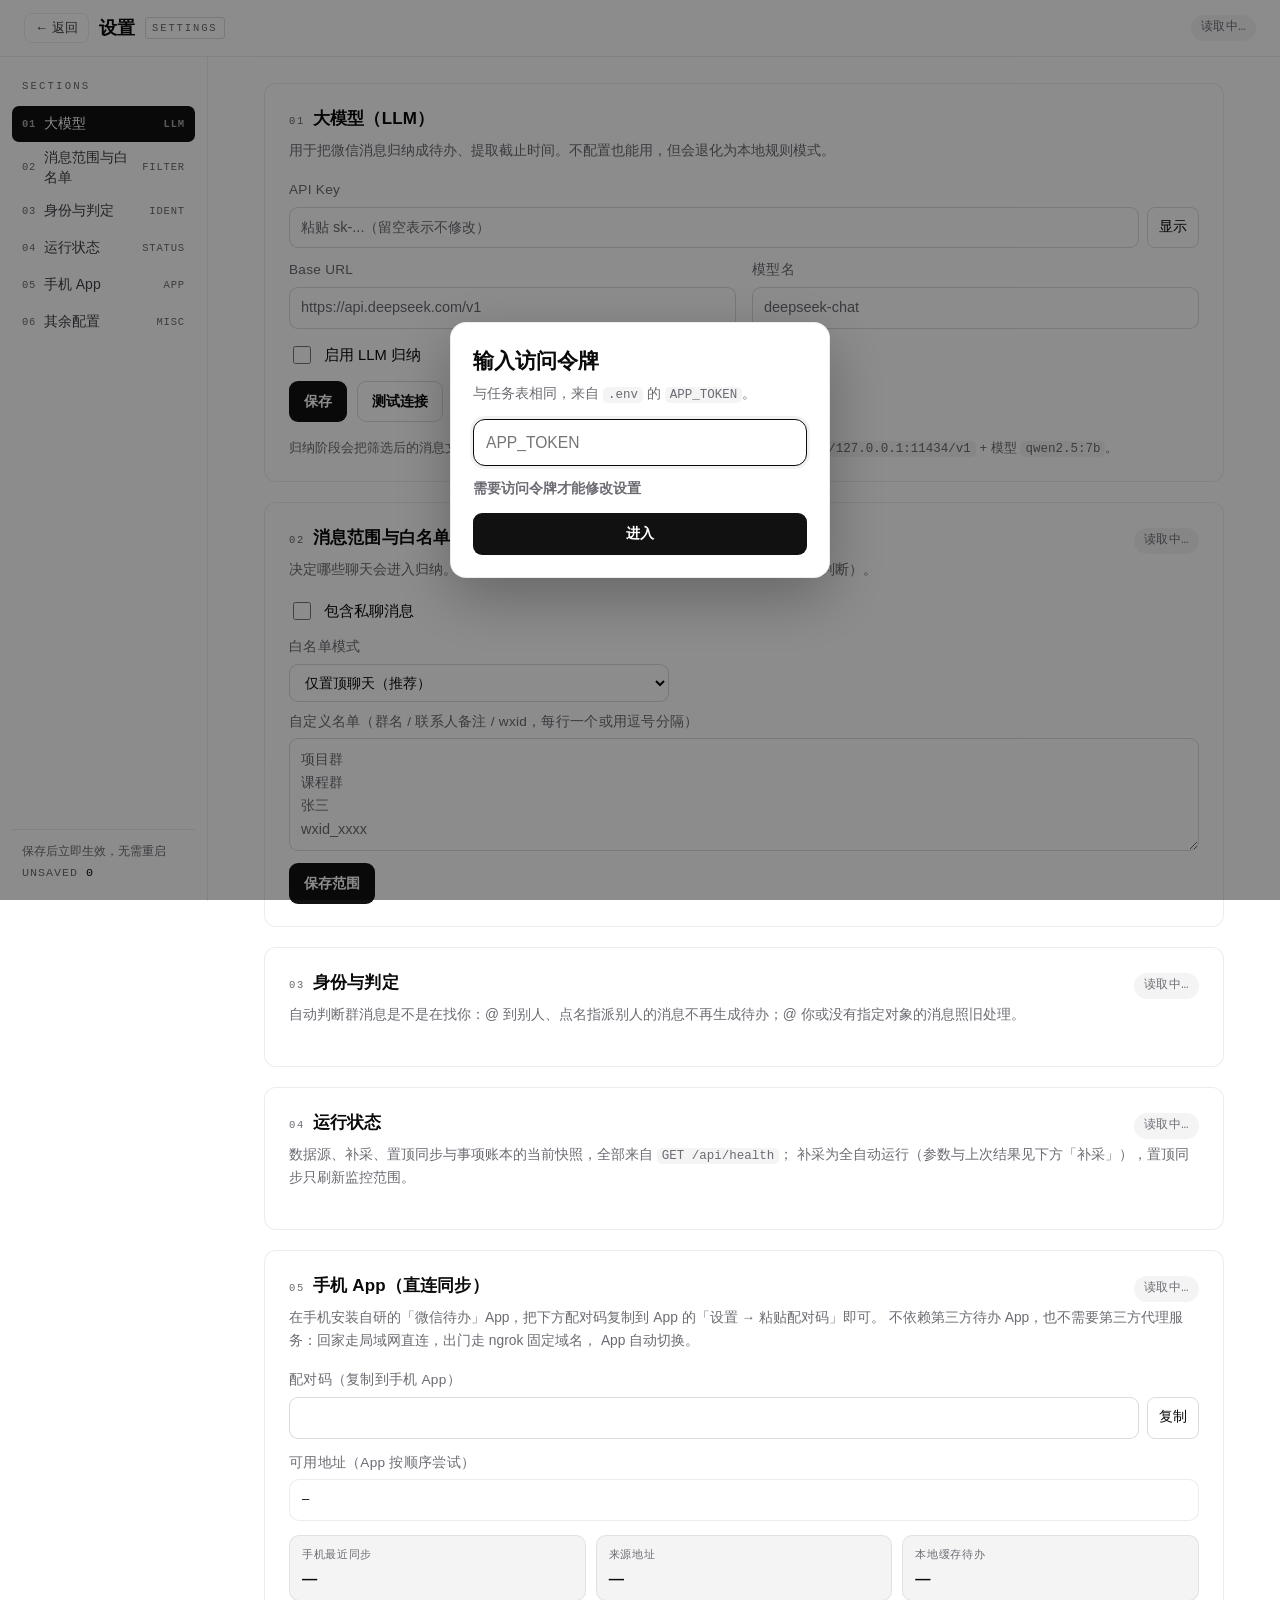
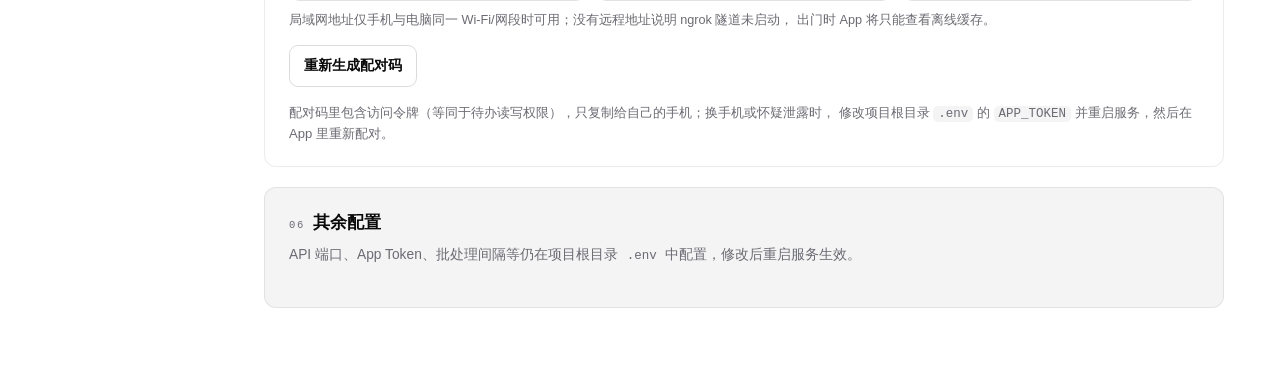
==== web/settings.html @ 38b90432 "chore: 固定目录分层并新增 PyInstaller 打包层" ====
<!doctype html>
<html lang="zh-CN">
<head>
  <meta charset="utf-8">
  <meta name="viewport" content="width=device-width, initial-scale=1, viewport-fit=cover">
  <meta name="theme-color" content="#ffffff">
  <meta name="robots" content="noindex">
  <title>设置 · 微信待办</title>
  <link rel="icon" href="./icons/icon-192.png">
  <link rel="stylesheet" href="./styles.css">
  <link rel="stylesheet" href="./settings.css?v=20261029-1">
</head>
<body class="settings-page">
  <header class="settings-header">
    <div class="settings-header__inner">
      <a class="back-link" href="./">← 返回</a>
      <h1>设置</h1>
      <span class="settings-tag">SETTINGS</span>
      <span class="settings-header__spacer"></span>
      <span id="llmStatus" class="status-pill status-pill--muted">读取中…</span>
    </div>
  </header>

  <div class="settings-shell">
    <aside class="settings-rail" aria-label="设置分区导航">
      <p class="settings-rail__label">SECTIONS</p>
      <nav class="settings-nav">
        <a class="settings-nav-item is-active" href="#sec-llm" data-target="sec-llm">
          <span class="settings-nav-item__idx">01</span>
          <span class="settings-nav-item__text">大模型</span>
          <span class="settings-nav-item__code">LLM</span>
        </a>
        <a class="settings-nav-item" href="#sec-filter" data-target="sec-filter">
          <span class="settings-nav-item__idx">02</span>
          <span class="settings-nav-item__text">消息范围与白名单</span>
          <span class="settings-nav-item__code">FILTER</span>
        </a>
        <a class="settings-nav-item" href="#sec-identity" data-target="sec-identity">
          <span class="settings-nav-item__idx">03</span>
          <span class="settings-nav-item__text">身份与判定</span>
          <span class="settings-nav-item__code">IDENT</span>
        </a>
        <a class="settings-nav-item" href="#sec-status" data-target="sec-status">
          <span class="settings-nav-item__idx">04</span>
          <span class="settings-nav-item__text">运行状态</span>
          <span class="settings-nav-item__code">STATUS</span>
        </a>
        <a class="settings-nav-item" href="#appCard" data-target="appCard">
          <span class="settings-nav-item__idx">05</span>
          <span class="settings-nav-item__text">手机 App</span>
          <span class="settings-nav-item__code">APP</span>
        </a>
        <a class="settings-nav-item" href="#sec-other" data-target="sec-other">
          <span class="settings-nav-item__idx">06</span>
          <span class="settings-nav-item__text">其余配置</span>
          <span class="settings-nav-item__code">MISC</span>
        </a>
      </nav>
      <div class="settings-rail__foot">
        <p>保存后立即生效，无需重启</p>
        <p class="settings-rail__mono">UNSAVED <b id="dirtyCount">0</b></p>
      </div>
    </aside>

    <main class="settings-main">
      <div class="settings-cards">
        <section class="card settings-section" id="sec-llm">
          <div class="card-head">
            <h2><span class="card-kicker">01</span>大模型（LLM）</h2>
            <span id="llmKeyHint" class="key-hint"></span>
          </div>
          <p class="card-desc">
            用于把微信消息归纳成待办、提取截止时间。不配置也能用，但会退化为本地规则模式。
          </p>

          <form id="llmForm" novalidate>
            <label class="field">
              <span>API Key</span>
              <div class="key-row">
                <input id="apiKey" type="password" autocomplete="new-password" spellcheck="false"
                       placeholder="粘贴 sk-...（留空表示不修改）">
                <button type="button" id="toggleKey" class="mini-btn">显示</button>
              </div>
            </label>

            <div class="field-row">
              <label class="field">
                <span>Base URL</span>
                <input id="baseUrl" type="url" autocomplete="off" spellcheck="false"
                       placeholder="https://api.deepseek.com/v1">
              </label>

              <label class="field">
                <span>模型名</span>
                <input id="model" type="text" autocomplete="off" spellcheck="false"
                       placeholder="deepseek-chat">
              </label>
            </div>

            <label class="switch-row">
              <input id="enabled" type="checkbox">
              <span>启用 LLM 归纳</span>
            </label>

            <p id="formError" class="form-error" hidden></p>

            <div class="form-actions">
              <button type="submit" id="saveBtn" class="btn-primary">保存</button>
              <button type="button" id="testBtn" class="btn-secondary">测试连接</button>
              <button type="button" id="clearBtn" class="btn-ghost">清除 Key</button>
            </div>
          </form>

          <p id="testResult" class="test-result" hidden></p>

          <p class="privacy-note">
            归纳阶段会把筛选后的消息文本发给你填写的 API。想完全本地运行，可填 Ollama：
            <code>http://127.0.0.1:11434/v1</code> + 模型 <code>qwen2.5:7b</code>。
          </p>
        </section>

        <section class="card settings-section" id="sec-filter">
          <div class="card-head">
            <h2><span class="card-kicker">02</span>消息范围与白名单</h2>
            <span id="filterStatus" class="status-pill status-pill--muted">读取中…</span>
          </div>
          <p class="card-desc">
            决定哪些聊天会进入归纳。置顶模式会自动同步微信里置顶的会话（群聊和私聊都按此判断）。
          </p>
          <form id="filterForm" novalidate>
            <label class="switch-row">
              <input id="includePrivate" type="checkbox">
              <span>包含私聊消息</span>
            </label>
            <label class="field field--sm">
              <span>白名单模式</span>
              <select id="whitelistMode" class="select-input">
                <option value="pinned">仅置顶聊天（推荐）</option>
                <option value="pinned_custom">置顶聊天 + 自定义名单</option>
                <option value="custom">仅自定义名单</option>
                <option value="all">全部群聊 / 私聊</option>
              </select>
            </label>
            <p id="pinnedInfo" class="hint-line"></p>
            <label class="field">
              <span>自定义名单（群名 / 联系人备注 / wxid，每行一个或用逗号分隔）</span>
              <textarea id="whitelist" class="textarea-input" rows="4"
                        placeholder="项目群&#10;课程群&#10;张三&#10;wxid_xxxx"></textarea>
            </label>
            <p id="filterError" class="form-error" hidden></p>
            <div class="form-actions">
              <button type="submit" id="filterSaveBtn" class="btn-primary">保存范围</button>
            </div>
          </form>
        </section>

        <section class="card settings-section" id="sec-identity">
          <div class="card-head">
            <h2><span class="card-kicker">03</span>身份与判定</h2>
            <span id="identityStatus" class="status-pill status-pill--muted">读取中…</span>
          </div>
          <p class="card-desc">
            自动判断群消息是不是在找你：@ 到别人、点名指派别人的消息不再生成待办；@ 你或没有指定对象的消息照旧处理。
          </p>

          <div id="identityError" class="identity-error" hidden>
            <p id="identityErrorText">读取身份设置失败。</p>
            <button type="button" id="identityRetryBtn" class="mini-btn">重试</button>
          </div>

          <div id="identityBody" hidden>
            <div class="identity-summary">
              <div class="identity-summary-item">
                <span>我的微信账号</span>
                <strong id="identityAccount" class="identity-account">—</strong>
              </div>
              <div class="identity-summary-item">
                <span>识别来源</span>
                <strong id="identitySource">—</strong>
              </div>
            </div>

            <div class="identity-chips-row">
              <span class="identity-chips-label">自动识别昵称</span>
              <div id="identityAutoNames" class="identity-chips"></div>
            </div>

            <form id="identityForm" novalidate>
              <label class="field">
                <span>手动别名（每行一个，也可用逗号分隔）</span>
                <textarea id="identityNames" class="textarea-input" rows="3"
                          placeholder="大王&#10;老王&#10;001大王"></textarea>
              </label>
              <p class="hint-line">
                外号、同音字、错别字写法都可以填在这里；自动识别到的昵称不用重复填写。
              </p>

              <label class="field">
                <span>我的 wxid（可选，留空表示自动识别）</span>
                <input id="identityWxid" class="mono-input" type="text" autocomplete="off"
                       spellcheck="false" placeholder="留空表示自动识别（推荐）">
              </label>

              <label class="switch-row">
                <input id="identityFilter" type="checkbox">
                <span>启用「@/点名」过滤（指向他人的消息直接丢弃）</span>
              </label>
              <label class="switch-row">
                <input id="identityFuzzy" type="checkbox">
                <span>开启错别字 / 同音模糊匹配</span>
              </label>

              <p id="identityFormError" class="form-error" hidden></p>

              <div class="form-actions">
                <button type="submit" id="identitySaveBtn" class="btn-primary">保存身份与判定</button>
                <button type="button" id="identityRefreshBtn" class="btn-secondary">刷新身份</button>
              </div>
            </form>

            <div class="identity-subsection">
              <div class="identity-subhead">
                <h3 class="identity-subtitle">各群「我的群昵称」</h3>
                <span id="identityGroupsHint" class="key-hint"></span>
              </div>
              <div class="identity-table-wrap">
                <table class="identity-table" id="identityGroupsTable" hidden>
                  <thead>
                    <tr>
                      <th>群名</th>
                      <th>我的群昵称</th>
                      <th>成员</th>
                      <th>更新时间</th>
                      <th>状态</th>
                    </tr>
                  </thead>
                  <tbody id="identityGroupsBody"></tbody>
                </table>
              </div>
              <p id="identityGroupsEmpty" class="hint-line">
                还没有群成员缓存：收到该群消息或点「刷新身份」后显示。
              </p>
            </div>

            <div class="identity-subsection">
              <div class="identity-subhead">
                <h3 class="identity-subtitle">判定测试</h3>
                <span id="identityCheckHint" class="key-hint">不改动任何数据</span>
              </div>
              <p class="hint-line">
                粘贴一条群消息，先用规则判断它会「需要我参与 / @所有人 / 指向他人 / 未指定」。
              </p>
              <label class="field">
                <span>消息原文</span>
                <textarea id="identityCheckText" class="textarea-input" rows="2"
                          placeholder="@001大王 明天交表"></textarea>
              </label>
              <label class="field">
                <span>按哪个群判定（可选）</span>
                <select id="identityCheckGroup" class="select-input">
                  <option value="">不指定群（只用全局别名）</option>
                </select>
              </label>
              <div class="identity-examples">
                <button type="button" class="mini-btn" data-example="@001大王 明天交表">示例：@我</button>
                <button type="button" class="mini-btn" data-example="@某某 你去交一下表">示例：@别人</button>
                <button type="button" class="mini-btn" data-example="明天下午三点开会">示例：没指定对象</button>
              </div>
              <div class="form-actions">
                <button type="button" id="identityCheckBtn" class="btn-secondary">开始判定</button>
              </div>
              <p id="identityCheckError" class="test-result err" hidden></p>
              <div id="identityCheckResult" class="identity-result" hidden>
                <div class="identity-result-head">
                  <span id="identityVerdictBadge" class="identity-badge">—</span>
                  <span id="identityVerdictSource" class="key-hint"></span>
                </div>
                <dl class="identity-result-meta">
                  <div><dt>原因</dt><dd id="identityVerdictReason">—</dd></div>
                  <div><dt>命中对象</dt><dd id="identityVerdictTargets">—</dd></div>
                  <div><dt>群昵称</dt><dd id="identityVerdictNickname">—</dd></div>
                  <div><dt>成员数</dt><dd id="identityVerdictMembers">—</dd></div>
                </dl>
              </div>
            </div>

            <div class="identity-subsection">
              <div class="identity-subhead">
                <h3 class="identity-subtitle">最近过滤</h3>
                <span id="identityDropsCount" class="key-hint"></span>
              </div>
              <p id="identityJudgments" class="identity-meta-line"></p>
              <div class="identity-table-wrap">
                <table class="identity-table identity-table--drops" id="identityDropsTable" hidden>
                  <thead>
                    <tr>
                      <th>时间</th>
                      <th>群</th>
                      <th>发送者</th>
                      <th>命中对象</th>
                      <th>原文</th>
                    </tr>
                  </thead>
                  <tbody id="identityDropsBody"></tbody>
                </table>
              </div>
              <p id="identityDropsEmpty" class="hint-line">暂无过滤记录。</p>
            </div>
          </div>
        </section>

        <section class="card settings-section" id="sec-status">
          <div class="card-head">
            <h2><span class="card-kicker">04</span>运行状态</h2>
            <span id="statusPill" class="status-pill status-pill--muted">读取中…</span>
          </div>
          <p class="card-desc">
            数据源、补采、置顶同步与事项账本的当前快照，全部来自 <code>GET /api/health</code>；
            补采为全自动运行（参数与上次结果见下方「补采」），置顶同步只刷新监控范围。
          </p>

          <div id="statusError" class="identity-error" hidden>
            <p id="statusErrorText">读取运行状态失败。</p>
            <button type="button" id="statusRetryBtn" class="mini-btn">重试</button>
          </div>

          <div id="statusBody" hidden>
            <div class="identity-subsection">
              <div class="identity-subhead">
                <h3 class="identity-subtitle">数据源</h3>
              </div>
              <div class="caldav-meta status-grid">
                <div class="caldav-meta-item">
                  <span>类型</span>
                  <strong id="statusSourceType">—</strong>
                </div>
                <div class="caldav-meta-item">
                  <span>连接</span>
                  <strong id="statusSourceConnected">—</strong>
                </div>
                <div class="caldav-meta-item">
                  <span>实时流</span>
                  <strong id="statusStreams">—</strong>
                </div>
                <div class="caldav-meta-item">
                  <span>最近消息</span>
                  <strong id="statusLastEvent">—</strong>
                </div>
              </div>
              <p id="statusSourceError" class="test-result err" hidden></p>
            </div>

            <div class="identity-subsection">
              <div class="identity-subhead">
                <h3 class="identity-subtitle">补采</h3>
                <span id="statusCatchupHint" class="key-hint"></span>
              </div>
              <div class="caldav-meta status-grid">
                <div class="caldav-meta-item">
                  <span>模式</span>
                  <strong id="statusCatchupMode">—</strong>
                </div>
                <div class="caldav-meta-item">
                  <span>间隔</span>
                  <strong id="statusCatchupInterval">—</strong>
                </div>
                <div class="caldav-meta-item">
                  <span>最小回看</span>
                  <strong id="statusCatchupLookback">—</strong>
                </div>
                <div class="caldav-meta-item">
                  <span>单会话最长回看</span>
                  <strong id="statusCatchupMax">—</strong>
                </div>
                <div class="caldav-meta-item">
                  <span>新会话回看</span>
                  <strong id="statusCatchupEmpty">—</strong>
                </div>
                <div class="caldav-meta-item">
                  <span>分页大小</span>
                  <strong id="statusCatchupPageSize">—</strong>
                </div>
                <div class="caldav-meta-item">
                  <span>每轮预算</span>
                  <strong id="statusCatchupBudget">—</strong>
                </div>
                <div class="caldav-meta-item">
                  <span>启动额外回补</span>
                  <strong id="statusCatchupBackfill">—</strong>
                </div>
                <div class="caldav-meta-item">
                  <span>会话水位</span>
                  <strong id="statusCatchupWatermarks">—</strong>
                </div>
              </div>
              <p id="statusCatchupLast" class="hint-line">上次补采：尚未执行</p>
              <p class="hint-line">
                补采全自动运行：启动 8 秒后先按水位补一次，之后每轮按会话水位续补；
                读取失败或积压超限的会话保留水位，下一轮自动重试，无需手动触发。
              </p>
            </div>

            <div class="identity-subsection">
              <div class="identity-subhead">
                <h3 class="identity-subtitle">置顶</h3>
                <span id="statusPinnedHint" class="key-hint"></span>
              </div>
              <div class="caldav-meta status-grid">
                <div class="caldav-meta-item">
                  <span>模式</span>
                  <strong id="statusWhitelistMode">—</strong>
                </div>
                <div class="caldav-meta-item">
                  <span>置顶数</span>
                  <strong id="statusPinnedCount">—</strong>
                </div>
                <div class="caldav-meta-item">
                  <span>就绪</span>
                  <strong id="statusPinnedReady">—</strong>
                </div>
              </div>
              <div class="form-actions">
                <button type="button" id="pinnedRefreshBtn" class="btn-secondary">同步置顶</button>
              </div>
              <p id="pinnedResult" class="test-result" hidden></p>
            </div>

            <div class="identity-subsection">
              <div class="identity-subhead">
                <h3 class="identity-subtitle">事项账本</h3>
              </div>
              <div class="caldav-meta status-grid">
                <div class="caldav-meta-item">
                  <span>开放事项</span>
                  <strong id="statusEventsOpen">—</strong>
                </div>
                <div class="caldav-meta-item">
                  <span>缓冲会话</span>
                  <strong id="statusBufferedSessions">—</strong>
                </div>
                <div class="caldav-meta-item">
                  <span>缓冲消息</span>
                  <strong id="statusBufferedMessages">—</strong>
                </div>
              </div>
            </div>

            <div class="identity-subsection">
              <div class="identity-subhead">
                <h3 class="identity-subtitle">概况</h3>
                <span id="statusVersion" class="key-hint"></span>
              </div>
              <div class="caldav-meta status-grid">
                <div class="caldav-meta-item">
                  <span>LLM</span>
                  <strong id="statusLlm">—</strong>
                </div>
                <div class="caldav-meta-item">
                  <span>待办</span>
                  <strong id="statusTasksPending">—</strong>
                </div>
                <div class="caldav-meta-item">
                  <span>仅新消息</span>
                  <strong id="statusOnlyNew">—</strong>
                </div>
              </div>
            </div>

            <div class="status-foot">
              <p class="hint-line">数字为服务端最近一次统计，点「刷新状态」重新读取；补采为全自动运行，明细见「补采」。</p>
              <div class="form-actions">
                <button type="button" id="statusRefreshBtn" class="btn-ghost">刷新状态</button>
              </div>
            </div>
          </div>
        </section>

        <section class="card settings-section" id="appCard">
          <div class="card-head">
            <h2><span class="card-kicker">05</span>手机 App（直连同步）</h2>
            <span id="appStatus" class="status-pill status-pill--muted">读取中…</span>
          </div>
          <p class="card-desc">
            在手机安装自研的「微信待办」App，把下方配对码复制到 App 的「设置 → 粘贴配对码」即可。
            不依赖第三方待办 App，也不需要第三方代理服务：回家走局域网直连，出门走 ngrok 固定域名，
            App 自动切换。
          </p>

          <div class="caldav-grid">
            <div class="caldav-row caldav-row--wide">
              <span class="caldav-label">配对码（复制到手机 App）</span>
              <div class="key-row">
                <input id="appPairCode" class="mono-input" type="text" readonly
                       autocomplete="off" spellcheck="false" aria-label="手机 App 配对码">
                <button type="button" id="appCopyCode" class="mini-btn">复制</button>
              </div>
            </div>
            <div class="caldav-row caldav-row--wide">
              <span class="caldav-label">可用地址（App 按顺序尝试）</span>
              <div id="appEndpoints" class="code-block app-endpoints" style="margin:0;white-space:pre-wrap">—</div>
            </div>
          </div>

          <div class="caldav-meta">
            <div class="caldav-meta-item">
              <span>手机最近同步</span>
              <strong id="appLastSync">—</strong>
            </div>
            <div class="caldav-meta-item">
              <span>来源地址</span>
              <strong id="appLastSyncClient">—</strong>
            </div>
            <div class="caldav-meta-item">
              <span>本地缓存待办</span>
              <strong id="appTaskCount">—</strong>
            </div>
          </div>

          <p class="hint-line" id="appPairHint">
            局域网地址仅手机与电脑同一 Wi-Fi/网段时可用；没有远程地址说明 ngrok 隧道未启动，
            出门时 App 将只能查看离线缓存。
          </p>
          <div class="form-actions">
            <button type="button" id="appPairReloadBtn" class="btn-secondary">重新生成配对码</button>
          </div>
          <p class="privacy-note">
            配对码里包含访问令牌（等同于待办读写权限），只复制给自己的手机；换手机或怀疑泄露时，
            修改项目根目录 <code>.env</code> 的 <code>APP_TOKEN</code> 并重启服务，然后在 App 里重新配对。
          </p>
        </section>

        <section class="card card--muted settings-section" id="sec-other">
          <div class="card-head">
            <h2><span class="card-kicker">06</span>其余配置</h2>
          </div>
          <p class="card-desc">
            API 端口、App Token、批处理间隔等仍在项目根目录 <code>.env</code> 中配置，修改后重启服务生效。
          </p>
        </section>
      </div>
    </main>
  </div>

  <div id="dirtyBar" class="save-bar" hidden role="region" aria-label="未保存修改">
    <div class="save-bar__inner">
      <span class="save-bar__dot" aria-hidden="true"></span>
      <span class="save-bar__text">有未保存修改</span>
      <span id="dirtySections" class="save-bar__sections" aria-live="polite"></span>
      <span class="save-bar__spacer"></span>
      <button type="button" id="dirtySaveBtn" class="btn-primary">保存</button>
      <button type="button" id="dirtyDiscardBtn" class="btn-secondary">放弃</button>
    </div>
  </div>

  <div id="authOverlay" class="auth-overlay" hidden>
    <form id="authForm" class="auth-dialog">
      <h2>输入访问令牌</h2>
      <p>与任务表相同，来自 <code>.env</code> 的 <code>APP_TOKEN</code>。</p>
      <input id="tokenInput" type="password" autocomplete="current-password" placeholder="APP_TOKEN">
      <p id="authError" class="form-error" hidden></p>
      <button type="submit" class="btn-primary">进入</button>
    </form>
  </div>

  <div id="toast" class="toast" hidden></div>
  <script src="./settings.js?v=20261029-1" defer></script>
</body>
</html>
---- web/styles.css ----
/* 微信待办 · 样式表
   白底黑白极简；移动端保持原布局（仅配色），桌面 ≥1024px 为三栏 + 详情栏 sci-fi 装饰。
   分节顺序：设计变量 → 基础 → 布局骨架 → 顶栏 → 标签栏 → 列表与卡片 → 详情 → 弹层/Toast →
             响应式 → 桌面三栏 → sci-fi 详情栏 → 宽屏占比 → 批量选择。
   注：2026-10-25 一次编码事故导致部分中文分节注释丢失（CSS 功能未受影响），此索引为补写。
*/


:root {
  color-scheme: light dark;

  --bg: #ffffff;
  --surface: #ffffff;
  --surface-hover: #fafafa;
  --surface-2: #f4f4f5;
  --surface-3: #ebebed;
  --top-bg: rgba(255, 255, 255, .88);
  --bg-glow: rgba(0, 0, 0, .03);
  --text: #0a0a0a;
  --text-2: #3f3f46;
  --text-3: #6b6b73;
  --muted: #6b6b73;
  --border: rgba(0, 0, 0, .075);
  --border-strong: rgba(0, 0, 0, .16);
  --check-border: rgba(0, 0, 0, .3);
  --line: rgba(0, 0, 0, .075);
  --line-2: rgba(0, 0, 0, .14);
  --hairline: rgba(0, 0, 0, .075);
  --hairline-strong: rgba(0, 0, 0, .22);
  --hover: rgba(0, 0, 0, .04);
  --hover-strong: rgba(0, 0, 0, .055);
  --track: rgba(0, 0, 0, .08);
  --dot-grid: rgba(0, 0, 0, .55);
  --hud-line: rgba(0, 0, 0, .32);
  --orbit-line: rgba(0, 0, 0, .16);
  --orbit-line-2: rgba(0, 0, 0, .13);
  --orbit-line-3: rgba(0, 0, 0, .1);
  --orbit-dial: rgba(0, 0, 0, .28);
  --orbit-core-ring: rgba(0, 0, 0, .22);
  --mark-line: rgba(0, 0, 0, .45);
  --mark-core: #0a0a0a;
  --selection: rgba(0, 0, 0, .12);
  --scroll-thumb: rgba(0, 0, 0, .16);

  --accent: #111111;
  --accent-ink: #ffffff;
  --green: #111111;
  --green-dark: #000000;
  --green-text: #111111;
  --green-soft: rgba(0, 0, 0, .055);
  --danger: #111111;
  --danger-soft: rgba(0, 0, 0, .05);
  --danger-border: rgba(0, 0, 0, .2);
  --warn: #3f3f46;
  --warn-soft: rgba(0, 0, 0, .05);

  --due-today: #3f3f46;
  --due-tomorrow: #3f3f46;
  --due-overdue: #111111;
  --due-normal: #52525b;
  --priority-high: #111111;
  --priority-normal: #52525b;
  --priority-low: #a1a1aa;

  --shadow-card: 0 1px 2px rgba(0, 0, 0, .035);
  --shadow-float: 0 10px 24px -12px rgba(0, 0, 0, .5), 0 2px 6px rgba(0, 0, 0, .16);
  --shadow-sheet: 0 -12px 48px rgba(0, 0, 0, .18);

  --sk-base: #efeff0;
  --sk-highlight: #fafafa;

  --mono: ui-monospace, "SFMono-Regular", "SF Mono", "Cascadia Mono", Consolas, "Liberation Mono", monospace;
  --font: -apple-system, BlinkMacSystemFont, "Segoe UI", "PingFang SC", "Hiragino Sans GB", "Microsoft YaHei", "Noto Sans SC", sans-serif;

  --radius-card: 16px;
  --safe-top: env(safe-area-inset-top, 0px);
  --safe-bottom: env(safe-area-inset-bottom, 0px);
}

@media (prefers-color-scheme: dark) {
  :root {
    --bg: #0b0b0c;
    --surface: #141416;
    --surface-hover: #19191b;
    --surface-2: #1e1e21;
    --surface-3: #28282c;
    --top-bg: rgba(11, 11, 12, .88);
    --bg-glow: rgba(255, 255, 255, .03);
    --text: #f2f2f3;
    --text-2: #c8c8ce;
    --text-3: #9b9ba4;
    --muted: #9b9ba4;
    --border: rgba(255, 255, 255, .08);
    --border-strong: rgba(255, 255, 255, .18);
    --check-border: rgba(255, 255, 255, .3);
    --line: rgba(255, 255, 255, .08);
    --line-2: rgba(255, 255, 255, .16);
    --hairline: rgba(255, 255, 255, .08);
    --hairline-strong: rgba(255, 255, 255, .26);
    --hover: rgba(255, 255, 255, .06);
    --hover-strong: rgba(255, 255, 255, .09);
    --track: rgba(255, 255, 255, .1);
    --dot-grid: rgba(255, 255, 255, .55);
    --hud-line: rgba(255, 255, 255, .34);
    --orbit-line: rgba(255, 255, 255, .2);
    --orbit-line-2: rgba(255, 255, 255, .16);
    --orbit-line-3: rgba(255, 255, 255, .13);
    --orbit-dial: rgba(255, 255, 255, .32);
    --orbit-core-ring: rgba(255, 255, 255, .24);
    --mark-line: rgba(255, 255, 255, .5);
    --mark-core: #e8e8ea;
    --selection: rgba(255, 255, 255, .18);
    --scroll-thumb: rgba(255, 255, 255, .18);

    --accent: #f2f2f3;
    --accent-ink: #0b0b0c;
    --green: #f2f2f3;
    --green-dark: #ffffff;
    --green-text: #f2f2f3;
    --green-soft: rgba(255, 255, 255, .08);
    --danger: #f2f2f3;
    --danger-soft: rgba(255, 255, 255, .06);
    --danger-border: rgba(255, 255, 255, .24);
    --warn: #d4d4d8;
    --warn-soft: rgba(255, 255, 255, .07);

    --due-today: #d4d4d8;
    --due-tomorrow: #d4d4d8;
    --due-overdue: #f2f2f3;
    --due-normal: #c8c8ce;
    --priority-high: #f2f2f3;
    --priority-normal: #c8c8ce;
    --priority-low: #6b6b73;

    --shadow-card: 0 1px 0 rgba(255, 255, 255, .02);
    --shadow-float: 0 12px 26px -12px rgba(0, 0, 0, .7), 0 2px 8px rgba(0, 0, 0, .5);
    --shadow-sheet: 0 -12px 48px rgba(0, 0, 0, .55);

    --sk-base: #1c1c1f;
    --sk-highlight: #252528;
  }
}

*,
*::before,
*::after {
  box-sizing: border-box;
  -webkit-tap-highlight-color: transparent;
}

[hidden] {
  display: none !important;
}

html {
  -webkit-text-size-adjust: 100%;
  text-size-adjust: 100%;
}

html,
body {
  margin: 0;
  padding: 0;
  max-width: 100%;
}

body {
  min-height: 100dvh;
  background: var(--bg);
  color: var(--text);
  font-family: var(--font);
  font-size: 15px;
  line-height: 1.5;
  overflow-x: clip;
  -webkit-font-smoothing: antialiased;
  -moz-osx-font-smoothing: grayscale;
}

body.sheet-open,
body.auth-open {
  overflow: hidden;
}

button,
input,
textarea,
select {
  font: inherit;
  color: inherit;
}

button {
  cursor: pointer;
  -webkit-user-select: none;
  user-select: none;
}

img,
svg {
  display: block;
}

h1,
h2,
h3,
p {
  overflow-wrap: anywhere;
}

code {
  padding: 1px 5px;
  border-radius: 5px;
  background: var(--surface-2);
  font-size: .92em;
  font-family: var(--mono);
}

::selection {
  background: var(--selection);
}

:focus-visible {
  outline: 2px solid var(--text);
  outline-offset: 2px;
}

.sr-only {
  position: absolute;
  width: 1px;
  height: 1px;
  padding: 0;
  margin: -1px;
  overflow: hidden;
  clip: rect(0 0 0 0);
  white-space: nowrap;
  border: 0;
}

.skip-link {
  position: fixed;
  top: -60px;
  left: 12px;
  z-index: 200;
  padding: 10px 14px;
  border: 1px solid var(--border-strong);
  border-radius: 10px;
  background: var(--surface);
  color: var(--text);
  font-size: 13px;
  text-decoration: none;
  box-shadow: var(--shadow-card);
  transition: top .18s ease;
}

.skip-link:focus {
  top: calc(10px + var(--safe-top));
}

.app-shell {
  position: relative;
  width: 100%;
  max-width: 720px;
  min-height: 100dvh;
  margin: 0 auto;
}

.app-top {
  position: sticky;
  top: 0;
  z-index: 30;
  padding-top: var(--safe-top);
  border-bottom: 1px solid var(--border);
  background: var(--top-bg);
  -webkit-backdrop-filter: blur(18px) saturate(1.2);
  backdrop-filter: blur(18px) saturate(1.2);
}

@supports not ((-webkit-backdrop-filter: blur(1px)) or (backdrop-filter: blur(1px))) {
  .app-top {
    background: var(--bg);
  }
}

.main {
  padding: 12px 16px calc(116px + var(--safe-bottom));
}

.rail {
  display: none;
}

.nav-item {
  display: flex;
  align-items: center;
  gap: 9px;
  padding: 0 10px;
  border: 0;
  background: none;
  color: var(--text-2);
  font-size: 12.5px;
  text-align: left;
}

.nav-item svg {
  flex: none;
  width: 14px;
  height: 14px;
  fill: none;
  stroke: currentColor;
  stroke-width: 1.6;
}

.header {
  display: flex;
  align-items: center;
  gap: 10px;
  min-height: 44px;
  padding: 10px 16px 8px;
}

.topbar {
  display: flex;
  align-items: center;
  gap: 10px;
  min-height: 52px;
  padding: 10px 16px 8px;
}

.brand {
  display: flex;
  align-items: center;
  gap: 8px;
  min-width: 0;
}

.brand-logo {
  flex: none;
  width: 28px;
  height: 28px;
  border-radius: 8px;
  filter: grayscale(1);
}

.orbit-mark {
  position: relative;
  display: block;
  flex: none;
  width: 22px;
  height: 22px;
}

.orbit-mark i {
  position: absolute;
  inset: 0;
  border: 1px solid var(--mark-line);
  border-radius: 50%;
}

.orbit-mark i:first-child {
  transform: rotate(-28deg) scaleY(.42);
}

.orbit-mark i:nth-child(2) {
  transform: rotate(62deg) scaleY(.42);
}

.orbit-mark b {
  position: absolute;
  inset: 7px;
  border-radius: 50%;
  background: radial-gradient(circle at 35% 30%, var(--text-3), var(--mark-core) 72%);
}

.brand-title {
  margin: 0;
  color: var(--text);
  font-size: 17px;
  font-weight: 650;
  letter-spacing: .01em;
  line-height: 1.2;
  white-space: nowrap;
}

.brand-tag {
  display: none;
  color: var(--text-3);
  font-family: var(--mono);
  font-size: 9px;
  letter-spacing: .22em;
  white-space: nowrap;
}

.search {
  display: none;
}

.search-kbd {
  display: none;
}

.top-right {
  display: flex;
  align-items: center;
  gap: 8px;
  min-width: 0;
  margin-left: auto;
}

.sync {
  display: inline-flex;
  align-items: center;
  gap: 5px;
  min-width: 0;
}

.sync-dot {
  flex: none;
  width: 7px;
  height: 7px;
  border-radius: 50%;
  background: var(--text-3);
  transition: background-color .2s ease, box-shadow .2s ease;
}

.sync-dot[data-state="ok"] {
  background: var(--text);
  box-shadow: 0 0 0 3px var(--green-soft);
}

.sync-dot[data-state="syncing"] {
  background: var(--text-3);
  animation: dot-pulse 1.5s ease-in-out infinite;
}

.sync-dot[data-state="error"] {
  background: var(--text);
  box-shadow: 0 0 0 2px var(--border-strong);
}

.sync-dot[data-state="auth"] {
  background: var(--text-2);
}

.sync-text {
  overflow: hidden;
  color: var(--text-3);
  font-size: 11px;
  line-height: 1.2;
  white-space: nowrap;
  text-overflow: ellipsis;
}

.status {
  display: inline-flex;
  align-items: center;
  gap: 7px;
  padding: 4px 9px;
  border: 1px solid var(--line);
  border-radius: 999px;
}

.status em {
  width: 5px;
  height: 5px;
  border-radius: 50%;
  background: var(--text);
  font-style: normal;
}

.status small {
  color: var(--text-2);
  font-size: 11px;
}

.icon-btn {
  display: grid;
  flex: none;
  place-items: center;
  width: 36px;
  height: 36px;
  padding: 0;
  border: 1px solid var(--border);
  border-radius: 50%;
  background: var(--surface);
  color: var(--text-2);
  transition: background-color .15s ease, border-color .15s ease, transform .12s ease;
}

.icon-btn:hover {
  border-color: var(--border-strong);
  background: var(--surface-2);
  color: var(--text);
}

.icon-btn:active {
  transform: scale(.93);
}

.icon-btn svg {
  width: 17px;
  height: 17px;
}

.icon-btn.is-spinning svg {
  animation: spin .9s linear infinite;
}

.tabs-wrap {
  padding: 0 16px 10px;
}

.tabs {
  display: grid;
  grid-template-columns: repeat(4, minmax(0, 1fr));
  gap: 2px;
  padding: 3px;
  border: 1px solid var(--border);
  border-radius: 13px;
  background: var(--surface-2);
}

.tab {
  display: inline-flex;
  align-items: center;
  justify-content: center;
  gap: 4px;
  min-width: 0;
  min-height: 34px;
  padding: 6px 2px;
  border: 0;
  border-radius: 10px;
  background: transparent;
  color: var(--text-2);
  font-size: 13px;
  font-weight: 500;
  line-height: 1.2;
  transition: background-color .16s ease, color .16s ease, box-shadow .16s ease;
}

.tab[aria-selected="true"] {
  background: var(--surface);
  color: var(--text);
  font-weight: 650;
  box-shadow: 0 1px 4px rgba(0, 0, 0, .08);
}

.tab:active {
  transform: scale(.97);
}

.badge {
  display: inline-flex;
  align-items: center;
  justify-content: center;
  min-width: 16px;
  height: 16px;
  padding: 0 4px;
  border-radius: 8px;
  background: var(--track);
  color: var(--text-2);
  font-size: 10.5px;
  font-variant-numeric: tabular-nums;
  font-weight: 600;
  line-height: 1;
}

.tab[aria-selected="true"] .badge {
  background: var(--accent);
  color: var(--accent-ink);
}

.badge[data-zero="true"] {
  opacity: .62;
}

/* 批次 4（需求 D）：手机端「已完成」归档分段切换
   —— 桌面隐藏（仍用左侧导航）；<1024px 且在归档视图时显示，并吸顶在 sticky 头部下方 */
.mobile-archive {
  display: none;
}

.mobile-archive__inner {
  display: flex;
  gap: 2px;
  padding: 3px;
  border: 1px solid var(--border);
  border-radius: 12px;
  background: var(--surface-2);
}

.mobile-archive__btn {
  display: inline-flex;
  flex: 1 1 0;
  align-items: center;
  justify-content: center;
  gap: 5px;
  min-width: 0;
  min-height: 32px;
  padding: 4px 6px;
  border: 0;
  border-radius: 8px;
  background: transparent;
  color: var(--text-2);
  font-size: 13px;
  font-weight: 500;
  line-height: 1.2;
  transition: background-color .16s ease, color .16s ease, box-shadow .16s ease;
}

.mobile-archive__btn[aria-pressed="true"] {
  background: var(--surface);
  color: var(--text);
  font-weight: 650;
  box-shadow: 0 1px 4px rgba(0, 0, 0, .08);
}

.mobile-archive__btn:active {
  transform: scale(.97);
}

.mobile-archive__count {
  display: inline-flex;
  align-items: center;
  justify-content: center;
  min-width: 16px;
  height: 16px;
  padding: 0 4px;
  border-radius: 8px;
  background: var(--track);
  color: var(--text-2);
  font-size: 10.5px;
  font-variant-numeric: tabular-nums;
  font-weight: 600;
  line-height: 1;
}

.mobile-archive__btn[aria-pressed="true"] .mobile-archive__count {
  background: var(--accent);
  color: var(--accent-ink);
}

.mobile-archive__count[data-zero="true"] {
  opacity: .62;
}

@media (max-width: 1023px) {
  .mobile-archive:not([hidden]) {
    position: sticky;
    top: var(--app-top-h, 0px);
    z-index: 20;
    display: block;
    margin: -14px -16px 8px;
    padding: 14px 16px 8px;
    background: var(--top-bg);
    -webkit-backdrop-filter: blur(18px) saturate(1.2);
    backdrop-filter: blur(18px) saturate(1.2);
  }

  @supports not ((-webkit-backdrop-filter: blur(1px)) or (backdrop-filter: blur(1px))) {
    .mobile-archive:not([hidden]) {
      background: var(--bg);
    }
  }
}

.banner-slot:empty {
  display: none;
}

.banner {
  display: flex;
  align-items: flex-start;
  gap: 9px;
  margin-bottom: 10px;
  padding: 11px 12px;
  border: 1px solid var(--border);
  border-radius: 13px;
  font-size: 13px;
  line-height: 1.55;
}

.banner--error {
  border-color: var(--border-strong);
  background: var(--surface-2);
  color: var(--text);
}

.banner--warn {
  border-color: var(--border-strong);
  background: var(--surface-2);
  color: var(--text-2);
}

.banner-icon {
  flex: none;
  margin-top: 1px;
}

.banner-icon svg {
  width: 16px;
  height: 16px;
}

.banner-body {
  flex: 1;
  min-width: 0;
}

.banner-text {
  margin: 0;
}

.banner-retry {
  flex: none;
  align-self: center;
  padding: 2px;
  border: 0;
  background: transparent;
  color: inherit;
  font-size: 13px;
  font-weight: 650;
  text-decoration: underline;
  text-underline-offset: 2px;
}

/* 批次 4：数据源状态横幅 —— 重试 / 去设置操作区 + 错误详情 */
.banner-actions {
  display: flex;
  flex: none;
  align-items: center;
  align-self: center;
  gap: 10px;
}

.banner-detail {
  margin: 3px 0 0;
  color: var(--text-3);
  font-family: var(--mono);
  font-size: 11px;
  line-height: 1.5;
  overflow-wrap: anywhere;
}

.banner-link {
  flex: none;
  color: inherit;
  font-size: 13px;
  font-weight: 650;
  text-decoration: underline;
  text-underline-offset: 2px;
  white-space: nowrap;
}

.list-head {
  display: none;
}

.chip-btn {
  padding: 4px 9px;
  border: 1px solid var(--line);
  border-radius: 6px;
  background: none;
  color: var(--text-2);
  font-size: 11px;
  line-height: 1.4;
  white-space: nowrap;
  transition: color .15s ease, border-color .15s ease;
}

.chip-btn:hover {
  border-color: var(--line-2);
  color: var(--text);
}

.task-list {
  display: flex;
  flex-direction: column;
  gap: 8px;
  margin: 0;
  padding: 0;
  list-style: none;
}

.task-card,
.task {
  position: relative;
  display: flex;
  align-items: flex-start;
  gap: 12px;
  margin: 0;
  padding: 14px;
  border: 1px solid var(--border);
  border-radius: var(--radius-card);
  background: var(--surface);
  box-shadow: var(--shadow-card);
  list-style: none;
  cursor: pointer;
  transition: transform .12s ease, background-color .15s ease, border-color .15s ease;
}

.task-card.is-selected,
.task.is-selected {
  border-color: var(--border-strong);
  background: var(--surface-hover);
}

.task-card.is-overdue,
.task.is-overdue {
  border-color: var(--border-strong);
}

.task-card.is-overdue::before,
.task.is-overdue::before {
  content: "";
  position: absolute;
  top: 13px;
  bottom: 13px;
  left: 0;
  width: 2px;
  border-radius: 2px;
  background: var(--text);
}

.task-card:active,
.task:active {
  transform: scale(.988);
}

.task-check,
.check {
  display: grid;
  flex: none;
  place-items: center;
  width: 24px;
  height: 24px;
  margin-top: 1px;
  padding: 0;
  border: 1.8px solid var(--check-border);
  border-radius: 50%;
  background: transparent;
  color: var(--accent-ink);
  transition: background-color .15s ease, border-color .15s ease;
}

.task-check svg,
.check svg {
  width: 14px;
  height: 14px;
  opacity: 0;
  transition: opacity .12s ease;
}

.task-check[aria-checked="true"],
.check[aria-checked="true"] {
  border-color: var(--text);
  background: var(--text);
}

.task-check[aria-checked="true"] svg,
.check[aria-checked="true"] svg {
  opacity: 1;
}

.task-check:hover,
.check:hover {
  border-color: var(--text);
}

.task-body,
.task-main {
  flex: 1;
  min-width: 0;
}

.task-title {
  display: -webkit-box;
  overflow: hidden;
  margin: 0;
  color: var(--text);
  font-size: 15px;
  font-weight: 550;
  line-height: 1.45;
  overflow-wrap: anywhere;
  -webkit-box-orient: vertical;
  -webkit-line-clamp: 2;
}

.task-card.is-done .task-title,
.task.is-done .task-title {
  color: var(--text-3);
  text-decoration: line-through;
  text-decoration-color: var(--text-3);
}

.task-card.is-done .task-check,
.task.is-done .check,
.task-card.is-done .task-check[aria-checked="true"],
.task.is-done .check[aria-checked="true"] {
  border-color: var(--text);
  background: var(--text);
}

.task-meta {
  display: flex;
  flex-wrap: wrap;
  align-items: center;
  gap: 5px 8px;
  margin-top: 7px;
}

.due {
  display: inline-flex;
  align-items: center;
  gap: 4px;
  color: var(--due-normal);
  font-size: 12px;
  font-weight: 550;
  line-height: 1.4;
  white-space: nowrap;
}

.due svg {
  flex: none;
  width: 12px;
  height: 12px;
  opacity: .9;
}

.due--today {
  color: var(--due-today);
}

.due--tomorrow {
  color: var(--due-tomorrow);
}

.due--overdue {
  color: var(--due-overdue);
  font-weight: 650;
}

.due--normal {
  color: var(--due-normal);
}

.due--none {
  color: var(--text-3);
  font-weight: 400;
}

.pill {
  overflow: hidden;
  max-width: 46%;
  padding: 2px 8px;
  border-radius: 999px;
  background: var(--surface-2);
  color: var(--text-2);
  font-size: 11px;
  line-height: 1.5;
  white-space: nowrap;
  text-overflow: ellipsis;
}

.priority {
  flex: none;
  width: 8px;
  height: 8px;
  margin-top: 7px;
  border-radius: 50%;
  background: var(--priority-normal);
}

.priority--high {
  background: var(--priority-high);
}

.priority--normal {
  background: var(--priority-normal);
}

.priority--low {
  background: var(--priority-low);
}

.tag {
  display: inline-flex;
  align-items: center;
  gap: 5px;
  color: var(--text-3);
  font-family: var(--mono);
  font-size: 11px;
  line-height: 1.5;
}

.tag::before {
  content: "";
  flex: none;
  width: 3px;
  height: 3px;
  border-radius: 50%;
  background: currentColor;
}

.tag.t-strong {
  color: var(--text);
  font-weight: 600;
}

/* 批次 4：任务卡片 meta 的来源条数小标签（source_count > 1 才出现） */
.tag--source {
  flex: none;
  padding: 0 6px;
  border: 1px solid var(--border);
  border-radius: 4px;
  color: var(--text-3);
  white-space: nowrap;
}

.tag--source::before {
  content: none;
}

.pri {
  display: inline-flex;
  flex: none;
  align-self: center;
  padding: 1px 6px;
  border: 1px solid var(--border-strong);
  border-radius: 4px;
  color: var(--text-3);
  font-family: var(--mono);
  font-size: 9.5px;
  letter-spacing: .08em;
  line-height: 1.5;
}

.pri-high {
  border-color: var(--text);
  color: var(--text);
  font-weight: 600;
}

.pri-normal {
  color: var(--text-2);
}

.pri-low {
  color: var(--text-3);
}

.pri.priority {
  width: auto;
  height: auto;
  min-width: 0;
  margin: 0;
  border-radius: 4px;
  background: transparent;
}

.pri.priority--high,
.pri.priority--normal,
.pri.priority--low {
  background: transparent;
}

.pri .priority-dot {
  display: none;
}

.task-restore {
  flex: none;
  align-self: center;
  padding: 4px 10px;
  border: 1px solid var(--border-strong);
  border-radius: 6px;
  background: transparent;
  color: var(--text);
  font-size: 12px;
  font-weight: 600;
  line-height: 1.4;
  white-space: nowrap;
  transition: background-color .15s ease;
}

.task-restore:hover {
  background: var(--surface-2);
}

.group {
  display: flex;
  align-items: center;
  gap: 8px;
  min-height: 22px;
  margin: 12px 0 3px;
  padding: 0 8px;
}

.group h2 {
  margin: 0;
  color: var(--text-3);
  font-family: var(--mono);
  font-size: 9.5px;
  font-weight: 400;
  letter-spacing: .18em;
}

.group em {
  color: var(--text-3);
  font-family: var(--mono);
  font-size: 9.5px;
  font-style: normal;
}

.group .rule {
  flex: 1;
  height: 1px;
  background: var(--border);
}

.skeleton-list {
  display: flex;
  flex-direction: column;
  gap: 8px;
}

.skeleton-card {
  display: flex;
  gap: 12px;
  padding: 14px;
  border: 1px solid var(--border);
  border-radius: var(--radius-card);
  background: var(--surface);
  box-shadow: var(--shadow-card);
}

.skeleton-check {
  flex: none;
  width: 24px;
  height: 24px;
  border-radius: 50%;
  background: var(--sk-base);
}

.skeleton-body {
  display: flex;
  flex: 1;
  flex-direction: column;
  gap: 9px;
  padding-top: 1px;
}

.skeleton-line {
  height: 12px;
  border-radius: 6px;
  background-image: linear-gradient(100deg, var(--sk-base) 20%, var(--sk-highlight) 40%, var(--sk-base) 60%);
  background-size: 220% 100%;
  animation: shimmer 1.5s ease-in-out infinite;
}

.skeleton-line--title {
  width: 78%;
}

.skeleton-line--meta {
  width: 46%;
  height: 10px;
}

.state-view {
  padding: 54px 20px 40px;
  text-align: center;
}

.state-icon {
  display: grid;
  place-items: center;
  width: 60px;
  height: 60px;
  margin: 0 auto 16px;
  border: 1px solid var(--border);
  border-radius: 20px;
  background: var(--surface);
  color: var(--text);
  box-shadow: var(--shadow-card);
}

.state-icon svg {
  width: 27px;
  height: 27px;
}

.state-icon--error {
  color: var(--text);
}

.state-title {
  margin: 0 0 6px;
  font-size: 16px;
  font-weight: 650;
  line-height: 1.4;
}

.state-text {
  max-width: 300px;
  margin: 0 auto;
  color: var(--text-3);
  font-size: 13px;
  line-height: 1.65;
}

.state-retry {
  width: auto;
  min-width: 116px;
  margin-top: 18px;
  padding: 0 20px;
}

.empty-result {
  display: flex;
  flex-direction: column;
  align-items: center;
  gap: 6px;
  padding: 52px 20px;
  color: var(--text-3);
  font-size: 13px;
  line-height: 1.7;
  text-align: center;
}

.empty-result b {
  color: var(--text);
  font-size: 15px;
  font-weight: 600;
}

.fab {
  position: fixed;
  right: max(18px, calc((100vw - 720px) / 2 + 18px));
  bottom: calc(20px + var(--safe-bottom));
  z-index: 40;
  display: grid;
  place-items: center;
  width: 56px;
  height: 56px;
  padding: 0;
  border: 1px solid var(--accent);
  border-radius: 50%;
  background: var(--accent);
  color: var(--accent-ink);
  box-shadow: var(--shadow-float);
  transition: transform .14s ease, background-color .15s ease;
}

.fab svg {
  width: 26px;
  height: 26px;
}

.fab:hover {
  background: var(--green-dark);
}

.fab:active {
  transform: scale(.93);
}

.toast-region {
  position: fixed;
  bottom: calc(90px + var(--safe-bottom));
  left: 50%;
  z-index: 140;
  display: flex;
  flex-direction: column;
  align-items: center;
  gap: 8px;
  width: max-content;
  max-width: min(88vw, 420px);
  pointer-events: none;
  transform: translateX(-50%);
}

.toast {
  position: relative;
  display: flex;
  align-items: center;
  gap: 12px;
  overflow: hidden;
  max-width: 100%;
  padding: 9px 10px 9px 14px;
  border-radius: 10px;
  background: var(--accent);
  color: var(--accent-ink);
  box-shadow: 0 10px 30px -14px rgba(0, 0, 0, .5);
  font-size: 13px;
  font-weight: 500;
  line-height: 1.45;
  pointer-events: auto;
  animation: toast-in .2s ease both;
}

.toast-text {
  flex: 1;
  min-width: 0;
}

.toast-action {
  flex: none;
  padding: 3px 9px;
  border: 0;
  border-radius: 5px;
  background: var(--accent-ink);
  color: var(--accent);
  font-size: 12px;
  font-weight: 650;
  line-height: 1.4;
}

.toast-timer {
  position: absolute;
  bottom: 0;
  left: 0;
  width: 100%;
  height: 2px;
  background: currentColor;
  opacity: .45;
  transform-origin: left;
  animation: drain 5s linear forwards;
}

.toast--error .toast-text {
  font-weight: 650;
}

.toast--success .toast-text {
  font-weight: 500;
}

.toast :focus-visible {
  outline-color: var(--accent-ink);
  outline-offset: 1px;
}

.toast.is-leaving {
  opacity: 0;
  transform: translateY(6px);
  transition: opacity .18s ease, transform .18s ease;
}

/* ---------- 通用按钮 ---------- */
.btn {
  display: inline-flex;
  align-items: center;
  justify-content: center;
  gap: 6px;
  min-height: 44px;
  padding: 0 16px;
  border: 1px solid transparent;
  border-radius: 12px;
  background: transparent;
  color: var(--text);
  font-size: 15px;
  font-weight: 650;
  line-height: 1.2;
  transition: transform .12s ease, opacity .15s ease, background-color .15s ease, border-color .15s ease;
}

.btn svg {
  flex: none;
  width: 16px;
  height: 16px;
}

.btn:active {
  transform: translateY(1px) scale(.995);
}

.btn:disabled {
  opacity: .58;
  cursor: not-allowed;
  transform: none;
}

.btn-primary {
  border-color: var(--accent);
  background: var(--accent);
  color: var(--accent-ink);
}

.btn-primary:hover:not(:disabled) {
  opacity: .87;
}

.btn-secondary {
  background: var(--surface-2);
  color: var(--text);
}

.btn-secondary:hover:not(:disabled) {
  background: var(--surface-3);
}

.btn-ghost,
.btn-ghost-danger {
  border-color: var(--border-strong);
  background: transparent;
  color: var(--text);
}

.btn-ghost:hover:not(:disabled),
.btn-ghost-danger:hover:not(:disabled) {
  background: var(--surface-2);
}

.btn-block {
  width: 100%;
}

/* ---------- 抽屉 / 弹层 ---------- */
.sheet-overlay {
  position: fixed;
  inset: 0;
  z-index: 70;
  display: flex;
  align-items: flex-end;
  justify-content: center;
  pointer-events: none;
}

.sheet-overlay.is-open {
  pointer-events: auto;
}

.sheet-backdrop {
  position: absolute;
  inset: 0;
  background: rgba(0, 0, 0, .46);
  opacity: 0;
  transition: opacity .26s ease;
  -webkit-backdrop-filter: blur(2px);
  backdrop-filter: blur(2px);
}

.sheet-overlay.is-open .sheet-backdrop {
  opacity: 1;
}

.sheet {
  position: relative;
  display: flex;
  flex-direction: column;
  width: 100%;
  max-width: 720px;
  max-height: min(90dvh, 820px);
  overflow: hidden;
  border-radius: 22px 22px 0 0;
  background: var(--surface);
  box-shadow: var(--shadow-sheet);
  transform: translateY(102%);
  transition: transform .32s cubic-bezier(.22, .85, .24, 1);
  will-change: transform;
}

.sheet-overlay.is-open .sheet {
  transform: none;
}

.sheet--form {
  margin: 0;
}

.sheet-handle {
  flex: none;
  width: 40px;
  height: 4px;
  margin: 9px auto 3px;
  border-radius: 2px;
  background: var(--border-strong);
}

.sheet-close {
  position: absolute;
  top: 16px;
  right: 16px;
  z-index: 2;
  display: grid;
  place-items: center;
  width: 32px;
  height: 32px;
  padding: 0;
  border: 0;
  border-radius: 50%;
  background: var(--surface-2);
  color: var(--text-2);
  transition: background-color .15s ease;
}

.sheet-close:hover {
  background: var(--surface-3);
  color: var(--text);
}

.sheet-close svg {
  width: 16px;
  height: 16px;
}

.sheet-scroll {
  flex: 1 1 auto;
  min-height: 0;
  padding: 4px 20px 18px;
  overflow-y: auto;
  overscroll-behavior: contain;
  -webkit-overflow-scrolling: touch;
}

.sheet-footer {
  flex: none;
  padding: 12px 20px calc(12px + var(--safe-bottom));
  border-top: 1px solid var(--border);
  background: var(--surface);
}

.sheet-title {
  margin: 4px 44px 4px 0;
  font-size: 20px;
  font-weight: 650;
  line-height: 1.4;
}

.sheet-subtitle {
  margin: 0 0 20px;
  color: var(--text-3);
  font-size: 13px;
  line-height: 1.6;
}

.detail-title {
  margin: 4px 44px 10px 0;
  color: var(--text);
  font-size: 20px;
  font-weight: 650;
  line-height: 1.45;
}

.detail-chips,
.detail-tags {
  display: flex;
  flex-wrap: wrap;
  gap: 6px;
  margin-bottom: 12px;
}

.chip {
  display: inline-flex;
  align-items: center;
  gap: 5px;
  max-width: 100%;
  padding: 3px 9px;
  border: 1px solid var(--border);
  border-radius: 999px;
  background: var(--surface-2);
  color: var(--text-2);
  font-size: 11.5px;
  line-height: 1.5;
}

.chip.is-on {
  border-color: var(--accent);
  background: var(--accent);
  color: var(--accent-ink);
}

.chip--group {
  overflow: hidden;
  max-width: 60%;
  white-space: nowrap;
  text-overflow: ellipsis;
}

.chip--status.status-pending {
  border-color: transparent;
  background: var(--text);
  color: var(--bg);
  font-weight: 600;
}

.chip--status.status-done {
  border-color: transparent;
  background: var(--surface-2);
  color: var(--text-3);
}

.chip--status.status-snoozed {
  border-color: var(--border-strong);
  background: transparent;
  color: var(--text-2);
}

.chip--status.status-ignored {
  border-color: transparent;
  background: var(--surface-2);
  color: var(--text-3);
}

.chip .priority {
  width: 6px;
  height: 6px;
  margin: 0;
}

.detail-due {
  margin: 2px 0 0;
  font-size: 13px;
}

.detail-due svg {
  width: 14px;
  height: 14px;
}

.detail-section {
  margin-top: 20px;
}

.section-title {
  display: flex;
  align-items: center;
  gap: 6px;
  margin: 0 0 8px;
  color: var(--text-3);
  font-size: 12px;
  font-weight: 650;
  letter-spacing: .04em;
}

.section-count {
  display: inline-flex;
  align-items: center;
  justify-content: center;
  min-width: 16px;
  height: 16px;
  padding: 0 5px;
  border-radius: 8px;
  background: var(--surface-2);
  color: var(--text-3);
  font-size: 10px;
  font-weight: 600;
}

.notes {
  margin: 0;
  color: var(--text-2);
  font-size: 14px;
  line-height: 1.75;
  white-space: pre-wrap;
}

.sources {
  display: flex;
  flex-direction: column;
  gap: 8px;
}

.source {
  padding: 11px 12px;
  border: 1px solid var(--border);
  border-radius: 12px;
  background: var(--surface-2);
  color: var(--text-2);
  font-size: 13px;
  line-height: 1.65;
}

.source b {
  display: block;
  margin-bottom: 5px;
  color: var(--text-3);
  font-family: var(--mono);
  font-size: 9.5px;
  font-weight: 400;
  letter-spacing: .14em;
}

.source-content {
  margin: 0;
  color: var(--text-2);
  font-size: 13px;
  line-height: 1.65;
  white-space: pre-wrap;
}

.source-meta {
  margin: 7px 0 0;
  color: var(--text-3);
  font-size: 11px;
  line-height: 1.5;
}

.source-skeleton {
  height: 66px;
  border-radius: 12px;
  background-image: linear-gradient(100deg, var(--sk-base) 20%, var(--sk-highlight) 40%, var(--sk-base) 60%);
  background-size: 220% 100%;
  animation: shimmer 1.5s ease-in-out infinite;
}

.section-muted {
  margin: 0;
  color: var(--text-3);
  font-size: 13px;
  line-height: 1.6;
}

.section-error {
  display: flex;
  align-items: center;
  justify-content: space-between;
  gap: 10px;
  padding: 11px 12px;
  border: 1px solid var(--border-strong);
  border-radius: 12px;
  background: var(--surface-2);
  color: var(--text);
  font-size: 13px;
}

.inline-retry {
  flex: none;
  padding: 2px;
  border: 0;
  background: transparent;
  color: inherit;
  font-size: 13px;
  font-weight: 650;
  text-decoration: underline;
  text-underline-offset: 2px;
}

.sheet-actions {
  display: grid;
  grid-template-columns: 1fr 1fr;
  gap: 8px;
}

.sheet-action {
  min-height: 44px;
  padding: 0 10px;
  font-size: 14px;
}

.sheet-action--wide {
  grid-column: 1 / -1;
}

.detail-read {
  display: block;
  min-width: 0;
}

.detail-read .detail-title {
  margin: 0 0 10px;
  font-size: 18px;
  line-height: 1.4;
}

.detail-tags .tag {
  padding: 1px 0;
}

.detail-meta {
  display: flex;
  flex-direction: column;
  gap: 0;
  margin: 14px 0 0;
  padding: 0;
}

.detail-meta > div {
  display: flex;
  align-items: baseline;
  justify-content: space-between;
  gap: 16px;
  padding: 8px 0;
  border-bottom: 1px solid var(--border);
}

.detail-meta > div:last-child {
  border-bottom: 0;
}

.detail-meta dt {
  flex: none;
  color: var(--text-3);
  font-family: var(--mono);
  font-size: 10.5px;
  letter-spacing: .1em;
}

.detail-meta dd {
  max-width: 68%;
  margin: 0;
  color: var(--text);
  font-size: 13px;
  text-align: right;
  overflow-wrap: anywhere;
}

.detail-notes {
  margin-top: 18px;
  padding: 12px 14px;
  border-left: 2px solid var(--text);
  background: var(--surface-2);
}

.detail-notes b {
  display: block;
  margin-bottom: 4px;
  color: var(--text-3);
  font-family: var(--mono);
  font-size: 9.5px;
  font-weight: 400;
  letter-spacing: .16em;
}

.detail-notes p {
  margin: 0;
  color: var(--text-2);
  font-size: 13px;
  line-height: 1.7;
  white-space: pre-wrap;
}

/* 批次 4：所属事项（桌面右栏读态） */
.detail-event {
  margin-top: 18px;
  padding: 12px 14px;
  border: 1px solid var(--border);
  border-radius: 12px;
  background: var(--surface-2);
}

.detail-event-head {
  display: flex;
  align-items: center;
  justify-content: space-between;
  gap: 10px;
  margin-bottom: 6px;
}

.detail-event-head b {
  color: var(--text-3);
  font-family: var(--mono);
  font-size: 9.5px;
  font-weight: 400;
  letter-spacing: .16em;
}

.detail-event-title {
  margin: 0;
  color: var(--text);
  font-size: 14px;
  font-weight: 600;
  line-height: 1.55;
  overflow-wrap: anywhere;
}

.detail-event-summary {
  margin: 4px 0 0;
  color: var(--text-2);
  font-size: 13px;
  line-height: 1.7;
  overflow-wrap: anywhere;
}

.detail-event-meta {
  margin: 6px 0 0;
  color: var(--text-3);
  font-size: 11.5px;
  line-height: 1.5;
  overflow-wrap: anywhere;
}

/* 批次 4：来源原文区块标题 + 条数（桌面读态） */
.detail-sources {
  margin-top: 18px;
}

.detail-sources-title {
  margin: 0 0 6px;
  color: var(--text-3);
  font-family: var(--mono);
  font-size: 9.5px;
  font-weight: 400;
  letter-spacing: .14em;
}

.detail-sources .source + .source {
  margin-top: 6px;
}

/* 批次 4：所属事项状态标签（桌面 + 窄屏共用） */
.tag--event {
  flex: none;
  margin-left: auto;
  white-space: nowrap;
}

.tag--event-open {
  color: var(--text-2);
}

.tag--event-closed {
  color: var(--text-3);
}

/* 批次 4：窄屏抽屉里的所属事项正文（标题 / 摘要 / 群名） */
.event-title {
  color: var(--text);
  font-weight: 600;
}

.event-summary {
  margin-top: 6px;
}

.event-meta {
  margin: 8px 0 0;
  color: var(--text-3);
  font-size: 12px;
  line-height: 1.6;
  overflow-wrap: anywhere;
}

.detail-empty {
  display: flex;
  flex-direction: column;
  align-items: center;
  justify-content: center;
  gap: 8px;
  min-height: 200px;
  padding: 28px 16px;
  color: var(--text-3);
  font-size: 12.5px;
  line-height: 1.7;
  text-align: center;
}

.detail-empty b {
  color: var(--text);
  font-size: 13px;
  font-weight: 600;
  letter-spacing: .02em;
}

.detail {
  display: none;
}

.detail__head {
  position: relative;
  z-index: 2;
  display: flex;
  align-items: center;
  gap: 8px;
  padding: 14px 18px;
  border-bottom: 1px solid var(--line);
}

.detail__head .dot {
  flex: none;
  width: 4px;
  height: 4px;
  border-radius: 50%;
  background: var(--text);
}

.detail__head h2 {
  margin: 0;
  color: var(--text-2);
  font-size: 11.5px;
  font-weight: 500;
  letter-spacing: .02em;
}

.code {
  color: var(--text-3);
  font-family: var(--mono);
  font-size: 9px;
  letter-spacing: .14em;
}

.detail__head .code {
  margin-left: 6px;
}

.detail__head .state {
  margin-left: auto;
  padding: 1px 7px;
  border: 1px solid var(--text);
  border-radius: 3px;
  color: var(--text);
  font-family: var(--mono);
  font-size: 9px;
  letter-spacing: .12em;
  white-space: nowrap;
}

.detail__scroll {
  position: relative;
  z-index: 2;
  display: flex;
  flex: 1 1 auto;
  flex-direction: column;
  min-height: 0;
  padding: 18px;
  overflow-y: auto;
  overscroll-behavior: contain;
  scrollbar-width: thin;
  scrollbar-color: var(--scroll-thumb) transparent;
}

.detail__content {
  display: flex;
  flex-direction: column;
  min-width: 0;
}

.detail__foot {
  position: relative;
  z-index: 2;
  display: flex;
  flex: none;
  gap: 8px;
  padding: 12px 18px;
  border-top: 1px solid var(--line);
  background: var(--surface);
}

.detail__foot:empty {
  display: none;
}

.hud {
  display: none;
  position: absolute;
  z-index: 3;
  width: 11px;
  height: 11px;
  border-color: var(--hud-line);
  border-style: solid;
  border-width: 0;
  pointer-events: none;
}

.detail__art {
  display: none;
}

.orbit {
  position: relative;
  width: 168px;
  height: 168px;
  opacity: .5;
}

.orbit__ring {
  position: absolute;
  inset: 0;
  border: 1px solid var(--orbit-line);
  border-radius: 50%;
}

.orbit__ring.r2 {
  inset: 22px;
  border-style: dashed;
  border-color: var(--orbit-line-2);
}

.orbit__ring.r3 {
  inset: 46px;
  border-color: var(--orbit-line-3);
}

.orbit__dial {
  position: absolute;
  inset: -10px;
  border-radius: 50%;
  background: repeating-conic-gradient(from 0deg, var(--orbit-dial) 0deg .7deg, transparent .7deg 9deg);
  -webkit-mask: radial-gradient(closest-side, transparent 84%, #000 85%, #000 100%);
  mask: radial-gradient(closest-side, transparent 84%, #000 85%, #000 100%);
}

.orbit__core {
  position: absolute;
  top: 50%;
  left: 50%;
  width: 7px;
  height: 7px;
  margin: -3.5px 0 0 -3.5px;
  border-radius: 50%;
  background: var(--text);
}

.orbit__core::after {
  content: "";
  position: absolute;
  inset: -7px;
  border: 1px solid var(--orbit-core-ring);
  border-radius: 50%;
}

.orbit__sat {
  position: absolute;
  inset: 0;
  animation: spin 46s linear infinite;
}

.orbit__sat i {
  position: absolute;
  top: -3px;
  left: 50%;
  width: 6px;
  height: 6px;
  margin-left: -3px;
  border-radius: 50%;
  background: var(--text);
}

.orbit__sat.i2 {
  animation-duration: 74s;
  animation-direction: reverse;
}

.orbit__sat.i2 i {
  top: auto;
  bottom: -2.5px;
  width: 4px;
  height: 4px;
  margin-left: -2px;
  background: var(--text-3);
}

.detail__art p {
  margin: 0;
  color: var(--text-3);
  font-family: var(--mono);
  font-size: 8.5px;
  letter-spacing: .3em;
}

.edit-form {
  display: flex;
  flex-direction: column;
  min-width: 0;
}

.edit-form .input {
  font-size: 15px;
}

/* ---------- 表单 ---------- */
.field {
  display: flex;
  flex-direction: column;
  gap: 7px;
  margin-bottom: 16px;
}

.field label {
  color: var(--text-2);
  font-size: 13px;
  font-weight: 600;
}

.required {
  color: var(--text);
}

.optional {
  color: var(--text-3);
  font-weight: 400;
}

.input {
  width: 100%;
  min-height: 46px;
  padding: 11px 13px;
  border: 1px solid var(--border-strong);
  border-radius: 12px;
  outline: none;
  background: var(--surface-2);
  color: var(--text);
  font-size: 16px;
  line-height: 1.45;
  transition: border-color .15s ease, box-shadow .15s ease, background-color .15s ease;
}

.input::placeholder {
  color: var(--text-3);
}

.input:focus {
  border-color: var(--text);
  background: var(--surface);
  box-shadow: 0 0 0 3px var(--green-soft);
}

.input[aria-invalid="true"] {
  border-color: var(--text);
  box-shadow: 0 0 0 3px var(--danger-soft);
}

textarea.input {
  min-height: 92px;
  resize: vertical;
}

input[type="datetime-local"] {
  min-height: 46px;
}

input[type="datetime-local"]::-webkit-calendar-picker-indicator {
  opacity: .55;
  cursor: pointer;
}

.seg {
  display: grid;
  grid-template-columns: repeat(3, minmax(0, 1fr));
  gap: 6px;
}

.seg-btn {
  min-height: 38px;
  padding: 0 10px;
  border: 1px solid var(--border-strong);
  border-radius: 10px;
  background: transparent;
  color: var(--text-2);
  font-size: 14px;
  font-weight: 500;
  line-height: 1.2;
  transition: background-color .15s ease, border-color .15s ease, color .15s ease;
}

.seg-btn:hover {
  border-color: var(--text-2);
  color: var(--text);
}

.seg-btn.is-on {
  border-color: var(--accent);
  background: var(--accent);
  color: var(--accent-ink);
  font-weight: 650;
}

.chips {
  display: flex;
  flex-wrap: wrap;
  gap: 6px;
  margin-top: 8px;
}

.chips .chip {
  min-height: 34px;
  padding: 0 12px;
  border: 1px solid var(--border-strong);
  border-radius: 999px;
  background: transparent;
  color: var(--text-2);
  font-size: 12.5px;
  transition: background-color .15s ease, border-color .15s ease, color .15s ease;
}

.chips .chip:hover {
  border-color: var(--text-2);
  color: var(--text);
}

.chips .chip.is-on {
  border-color: var(--accent);
  background: var(--accent);
  color: var(--accent-ink);
  font-weight: 600;
}

.chips + input[type="datetime-local"],
.chips + .input {
  margin-top: 6px;
}

.form-error {
  margin: 0 0 8px;
  color: var(--text);
  font-size: 13px;
  font-weight: 600;
  line-height: 1.5;
}

/* ---------- 鉴权 ---------- */
.auth-overlay {
  position: fixed;
  inset: 0;
  z-index: 120;
  display: grid;
  place-items: center;
  padding: calc(24px + var(--safe-top)) 20px calc(24px + var(--safe-bottom));
  overflow-y: auto;
  background: var(--bg);
}

.auth-card {
  width: 100%;
  max-width: 356px;
  padding: 28px 24px 22px;
  border: 1px solid var(--border);
  border-radius: 22px;
  background: var(--surface);
  box-shadow: 0 24px 64px -34px rgba(0, 0, 0, .45);
  text-align: center;
  animation: card-in .22s ease both;
}

.auth-logo {
  width: 56px;
  height: 56px;
  margin: 0 auto;
  border-radius: 16px;
  filter: grayscale(1);
}

.auth-title {
  margin: 16px 0 6px;
  font-size: 20px;
  font-weight: 650;
  line-height: 1.35;
}

.auth-desc {
  margin: 0 0 20px;
  color: var(--text-2);
  font-size: 13px;
  line-height: 1.65;
}

.auth-form {
  display: flex;
  flex-direction: column;
  gap: 10px;
  text-align: left;
}

.token-field {
  position: relative;
}

.token-field .input {
  padding-right: 58px;
  font-family: var(--mono);
  font-size: 15px;
}

.token-toggle {
  position: absolute;
  top: 50%;
  right: 6px;
  padding: 6px 8px;
  border: 0;
  border-radius: 8px;
  background: transparent;
  color: var(--text);
  font-size: 12px;
  font-weight: 650;
  transform: translateY(-50%);
}

.auth-error {
  margin: 0;
  color: var(--text);
  font-size: 12.5px;
  font-weight: 600;
  line-height: 1.5;
}

.auth-status {
  display: inline-flex;
  align-items: center;
  justify-content: center;
  gap: 6px;
  margin-top: 18px;
  color: var(--text-3);
  font-size: 11.5px;
  line-height: 1.5;
}

.auth-note {
  margin: 12px 0 0;
  color: var(--text-3);
  font-size: 11px;
  line-height: 1.6;
}

/* ---------- 动画 ---------- */
@keyframes spin {
  to {
    transform: rotate(360deg);
  }
}

@keyframes dot-pulse {
  0%,
  100% {
    opacity: 1;
  }
  50% {
    opacity: .3;
  }
}

@keyframes shimmer {
  0% {
    background-position: 140% 0;
  }
  100% {
    background-position: -60% 0;
  }
}

@keyframes card-in {
  from {
    opacity: 0;
    transform: translateY(4px);
  }
  to {
    opacity: 1;
    transform: none;
  }
}

@keyframes toast-in {
  from {
    opacity: 0;
    transform: translateY(8px);
  }
  to {
    opacity: 1;
    transform: none;
  }
}

@keyframes drain {
  from {
    transform: scaleX(1);
  }
  to {
    transform: scaleX(0);
  }
}

@media (min-width: 600px) {
  .header {
    padding-right: 24px;
    padding-left: 24px;
  }

  .tabs-wrap {
    padding-right: 24px;
    padding-left: 24px;
  }

  .main {
    padding-right: 24px;
    padding-left: 24px;
  }
}

@media (min-width: 721px) {
  .app-shell {
    border-right: 1px solid var(--border);
    border-left: 1px solid var(--border);
  }

  .sheet {
    margin-bottom: 18px;
    border-radius: 22px;
  }

  .sheet-footer {
    padding-bottom: 12px;
  }
}

@media (max-width: 379px) {
  .sync-text {
    display: none;
  }

  .brand-title {
    font-size: 17px;
  }

  .header {
    padding-right: 12px;
    padding-left: 12px;
  }

  .topbar {
    padding-right: 12px;
    padding-left: 12px;
  }

  .tabs-wrap {
    padding-right: 12px;
    padding-left: 12px;
  }

  .main {
    padding-right: 12px;
    padding-left: 12px;
  }

  .tab {
    font-size: 12.5px;
  }

  .badge {
    min-width: 15px;
    height: 15px;
    font-size: 10px;
  }

  .task-card,
  .task {
    gap: 10px;
    padding: 13px 12px;
  }
}

/* ============================================================
   桌面布局（≥1024px）：顶栏 56px + 三栏 196 | 1fr | 388
   ============================================================ */
@media (min-width: 1024px) {
  html,
  body {
    height: 100%;
  }

  body {
    overflow: hidden;
    background: var(--bg);
  }

  .app-shell {
    display: flex;
    flex-direction: column;
    width: 100%;
    max-width: none;
    min-height: 0;
    height: 100dvh;
    margin: 0;
    border: 0;
    background: var(--bg);
  }

  .app-top {
    position: relative;
    top: auto;
    flex: none;
    padding-top: 0;
    border-bottom: 1px solid var(--line);
    background: var(--surface);
    -webkit-backdrop-filter: none;
    backdrop-filter: none;
  }

  .topbar {
    height: 56px;
    min-height: 56px;
    gap: 16px;
    padding: 0 20px;
  }

  .brand {
    gap: 10px;
    min-width: 186px;
  }

  .orbit-mark {
    width: 24px;
    height: 24px;
  }

  .orbit-mark b {
    inset: 8px;
  }

  .brand-title {
    font-size: 14.5px;
    font-weight: 600;
  }

  .brand-tag {
    display: inline-block;
  }

  .search {
    position: relative;
    display: flex;
    flex: 1;
    align-items: center;
    max-width: 440px;
    margin: 0 auto;
  }

  .search svg {
    position: absolute;
    top: 50%;
    left: 12px;
    width: 14px;
    height: 14px;
    stroke: var(--text-3);
    transform: translateY(-50%);
    pointer-events: none;
  }

  .search input {
    width: 100%;
    height: 32px;
    padding: 0 36px 0 33px;
    border: 1px solid var(--line);
    border-radius: 7px;
    outline: none;
    background: var(--surface-2);
    color: var(--text);
    font-size: 12.5px;
    line-height: 32px;
  }

  .search input::placeholder {
    color: var(--text-3);
  }

  .search input:focus {
    border-color: var(--line-2);
    background: var(--surface);
  }

  .search-kbd {
    position: absolute;
    top: 50%;
    right: 9px;
    display: inline-block;
    padding: 1px 5px;
    border: 1px solid var(--line);
    border-radius: 4px;
    color: var(--text-3);
    font-family: var(--mono);
    font-size: 9.5px;
    line-height: 1.5;
    transform: translateY(-50%);
    pointer-events: none;
  }

  .top-right {
    justify-content: flex-end;
    gap: 8px;
    min-width: 186px;
    margin-left: 0;
  }

  .sync {
    gap: 7px;
    padding: 4px 9px;
    border: 1px solid var(--line);
    border-radius: 999px;
  }

  .sync-dot {
    width: 5px;
    height: 5px;
  }

  .sync-text {
    font-size: 11px;
    color: var(--text-2);
  }

  .icon-btn {
    width: 32px;
    height: 32px;
    border-radius: 7px;
    border-color: var(--line);
    background: none;
    color: var(--text-2);
  }

  .icon-btn:hover {
    border-color: var(--line-2);
    background: none;
    color: var(--text);
  }

  .icon-btn svg {
    width: 15px;
    height: 15px;
  }

  .tabs-wrap,
  #tabs {
    display: none !important;
  }

  /* 三栏 */
  .shell {
    display: grid;
    flex: 1 1 auto;
    grid-template-columns: 196px minmax(0, 1fr) 388px;
    height: calc(100dvh - 56px);
    min-height: 0;
  }

  .rail {
    display: flex;
    flex-direction: column;
    gap: 1px;
    min-height: 0;
    padding: 14px 12px;
    overflow-y: auto;
    overscroll-behavior: contain;
    border-right: 1px solid var(--line);
    scrollbar-width: thin;
    scrollbar-color: var(--scroll-thumb) transparent;
  }

  .rail__label {
    padding: 8px 10px 5px;
    color: var(--text-3);
    font-family: var(--mono);
    font-size: 9px;
    letter-spacing: .2em;
    line-height: 1.5;
  }

  .nav-item {
    display: flex;
    align-items: center;
    gap: 9px;
    height: 32px;
    padding: 0 10px;
    border: 0;
    border-radius: 7px;
    background: none;
    color: var(--text-2);
    font-size: 12.5px;
    font-weight: 400;
    text-align: left;
    transition: background-color .14s ease, color .14s ease;
  }

  .nav-item:hover {
    background: var(--hover);
    color: var(--text);
  }

  .nav-item.is-active {
    background: var(--accent);
    color: var(--accent-ink);
    font-weight: 550;
  }

  .nav-item:focus-visible {
    outline-color: var(--text);
    outline-offset: 1px;
  }

  .nav-item svg {
    flex: none;
    width: 14px;
    height: 14px;
    fill: none;
    stroke: currentColor;
    stroke-width: 1.6;
  }

  .nav-item b {
    margin-left: auto;
    color: var(--text-3);
    font-family: var(--mono);
    font-size: 10.5px;
    font-weight: 400;
  }

  .nav-item.is-active b {
    color: inherit;
    opacity: .6;
  }

  .rail__sep {
    height: 1px;
    margin: 10px 8px;
    background: var(--line);
  }

  .rail__foot {
    margin-top: auto;
    padding: 12px 10px 2px;
    border-top: 1px solid var(--line);
  }

  .rail__foot p {
    display: flex;
    justify-content: space-between;
    margin: 0 0 7px;
    color: var(--text-3);
    font-family: var(--mono);
    font-size: 9.5px;
    letter-spacing: .06em;
  }

  .rail__foot p b {
    color: var(--text);
    font-weight: 400;
  }

  .rail__bar {
    height: 2px;
    overflow: hidden;
    background: var(--track);
  }

  .rail__bar i {
    display: block;
    width: 0;
    height: 100%;
    background: var(--text);
    transition: width .3s ease;
  }

  .main {
    display: flex;
    flex-direction: column;
    min-width: 0;
    min-height: 0;
    padding: 0;
    overflow: hidden;
    border-right: 1px solid var(--line);
    background: var(--bg);
  }

  .banner-slot:not(:empty) {
    flex: none;
    padding: 12px 18px 0;
  }

  .banner {
    margin-bottom: 0;
  }

  .list-head {
    display: flex;
    flex: none;
    align-items: center;
    gap: 10px;
    padding: 15px 18px 11px;
    border-bottom: 1px solid var(--line);
  }

  .list-title {
    margin: 0;
    color: var(--text);
    font-size: 14.5px;
    font-weight: 600;
    letter-spacing: .01em;
    line-height: 1.4;
  }

  .list-sub {
    color: var(--text-3);
    font-family: var(--mono);
    font-size: 10px;
    line-height: 1.5;
    white-space: nowrap;
  }

  .list-spacer {
    flex: 1;
  }

  .task-list {
    flex: 1 1 auto;
    gap: 2px;
    min-height: 0;
    padding: 8px 10px 16px;
    overflow-y: auto;
    overscroll-behavior: contain;
    scrollbar-width: thin;
    scrollbar-color: var(--scroll-thumb) transparent;
  }

  .skeleton-list {
    flex: none;
    padding: 8px 10px 16px;
  }

  .state-view {
    flex: 1 1 auto;
    overflow-y: auto;
  }

  .task-card,
  .task {
    gap: 11px;
    padding: 10px 12px;
    border-color: transparent;
    border-radius: 8px;
    background: transparent;
    box-shadow: none;
  }

  .task-card:hover,
  .task:hover {
    background: var(--hover);
  }

  .task-card.is-selected,
  .task.is-selected {
    border-color: var(--border);
    background: var(--hover-strong);
  }

  .task-card.is-overdue,
  .task.is-overdue {
    border-color: transparent;
  }

  .task-card.is-overdue::before,
  .task.is-overdue::before {
    top: 11px;
    bottom: 11px;
    left: 0;
    width: 2px;
    background: var(--text);
  }

  .task-check,
  .check {
    width: 16px;
    height: 16px;
    margin-top: 2px;
    border-width: 1.4px;
  }

  .task-check svg,
  .check svg {
    width: 10px;
    height: 10px;
  }

  .task-title {
    display: block;
    overflow: hidden;
    font-size: 13px;
    font-weight: 400;
    line-height: 1.5;
    white-space: nowrap;
    text-overflow: ellipsis;
    -webkit-line-clamp: unset;
  }

  .task-card.is-overdue .task-title,
  .task.is-overdue .task-title {
    font-weight: 600;
  }

  .task-card.is-done .task-title,
  .task.is-done .task-title {
    color: var(--text-3);
  }

  .task-meta {
    flex-wrap: nowrap;
    gap: 8px;
    margin-top: 4px;
    overflow: hidden;
  }

  .due {
    gap: 5px;
    font-family: var(--mono);
    font-size: 10px;
    font-weight: 400;
  }

  .due svg {
    width: 11px;
    height: 11px;
  }

  .tag {
    font-size: 10px;
  }

  .pill {
    max-width: 42%;
    padding: 0;
    background: transparent;
    color: var(--text-3);
    font-family: var(--mono);
    font-size: 10px;
  }

  .priority {
    width: 6px;
    height: 6px;
    margin-top: 7px;
  }

  .pri {
    font-size: 9.5px;
  }

  .task-restore {
    align-self: center;
    padding: 3px 9px;
    border-radius: 5px;
    font-size: 11px;
  }

  .group {
    margin-top: 10px;
  }

  .empty-result {
    padding: 64px 20px;
  }

  .fab,
  #addBtn {
    display: none !important;
  }

  .sheet-overlay {
    display: none;
    align-items: center;
    justify-content: center;
    padding: 24px;
  }

  .sheet-overlay.is-open {
    display: flex;
  }

  .sheet {
    max-width: 560px;
    max-height: min(86dvh, 760px);
    border-radius: 18px;
    box-shadow: var(--shadow-sheet);
    transform: none;
  }

  .sheet-overlay.is-open .sheet {
    transform: none;
  }

  .sheet-overlay .sheet-handle {
    display: none;
  }

  .sheet-footer {
    padding-bottom: 16px;
  }

  .sheet .btn {
    min-height: 42px;
    font-size: 14px;
  }

  #detailPanel {
    display: flex;
    flex-direction: column;
    min-width: 0;
    min-height: 0;
  }

  .detail {
    position: relative;
    display: flex;
    flex-direction: column;
    min-width: 0;
    min-height: 0;
    overflow: hidden;
    background: var(--surface);
  }

  .detail::before {
    content: "";
    position: absolute;
    inset: 0;
    z-index: 0;
    background-image: radial-gradient(var(--dot-grid) 1px, transparent 1px);
    background-size: 16px 16px;
    opacity: .1;
    -webkit-mask-image: linear-gradient(180deg, transparent 0%, #000 34%, #000 100%);
    mask-image: linear-gradient(180deg, transparent 0%, #000 34%, #000 100%);
    pointer-events: none;
  }

  .hud {
    display: block;
  }

  .hud-tl {
    top: 10px;
    left: 10px;
    border-top-width: 1px;
    border-left-width: 1px;
  }

  .hud-tr {
    top: 10px;
    right: 10px;
    border-top-width: 1px;
    border-right-width: 1px;
  }

  .hud-bl {
    bottom: 10px;
    left: 10px;
    border-bottom-width: 1px;
    border-left-width: 1px;
  }

  .hud-br {
    right: 10px;
    bottom: 10px;
    border-right-width: 1px;
    border-bottom-width: 1px;
  }

  .detail__head {
    padding: 14px 18px;
  }

  .detail__scroll {
    padding: 18px;
  }

  .detail__foot {
    padding: 12px 18px;
  }

  .detail__foot .btn {
    min-height: 34px;
    height: 34px;
    padding: 0 14px;
    border-radius: 6px;
    font-size: 12.5px;
  }

  .detail__foot .btn-primary {
    flex: 1;
  }

  .detail__art {
    display: flex;
    flex: none;
    flex-direction: column;
    align-items: center;
    gap: 10px;
    margin-top: auto;
    padding: 34px 0 6px;
  }

  .detail__art p {
    font-size: 8.5px;
  }

  .orbit {
    opacity: .5;
  }

  .detail-read .detail-title {
    font-size: 18px;
    margin: 0 0 10px;
  }

  .detail-meta {
    margin-top: 6px;
  }

  .detail-notes {
    margin-top: 18px;
    padding: 12px 14px;
  }

  .detail .source {
    padding: 6px 0 6px 12px;
    border: 0;
    border-left: 1px solid var(--hairline-strong);
    border-radius: 0;
    background: transparent;
    color: var(--text-3);
    font-size: 11.5px;
  }

  .detail .source b {
    margin-bottom: 4px;
  }

  .detail-empty {
    flex: 1 1 auto;
    min-height: 180px;
    padding: 28px 16px;
  }

  .edit-form .field {
    margin-bottom: 16px;
  }

  .edit-form .field label {
    display: block;
    margin-bottom: 6px;
    color: var(--text-3);
    font-family: var(--mono);
    font-size: 9px;
    font-weight: 400;
    letter-spacing: .18em;
  }

  .edit-form .input {
    min-height: 0;
    padding: 9px 10px;
    border-radius: 6px;
    font-size: 13px;
    line-height: 1.5;
  }

  .edit-form textarea.input {
    min-height: 88px;
    resize: none;
  }

  .edit-form .seg-btn {
    min-height: 30px;
    height: 30px;
    border-radius: 6px;
    font-size: 11.5px;
  }

  .edit-form .chips {
    margin-top: 0;
  }

  .edit-form .chips .chip {
    min-height: 28px;
    padding: 0 9px;
    border-radius: 6px;
    font-size: 11px;
  }

  .edit-form .form-error {
    margin-top: 4px;
  }

  /* Toast 桌面位置 */
  .toast-region {
    bottom: 24px;
    max-width: min(70vw, 460px);
  }
}

@media (prefers-reduced-motion: reduce) {
  *,
  *::before,
  *::after {
    scroll-behavior: auto !important;
    animation-duration: .001ms !important;
    animation-iteration-count: 1 !important;
    transition-duration: .001ms !important;
  }

  .skeleton-line,
  .source-skeleton {
    background-image: none;
    background-color: var(--sk-base);
  }

  .orbit__sat,
  .orbit__ring,
  .orbit__core,
  .orbit__dial,
  .sync-dot,
  .icon-btn.is-spinning svg,
  .toast-timer {
    animation: none !important;
  }

  .toast-timer {
    transform: scaleX(1);
  }
}

/* ============================================================



   ============================================================ */
@media (min-width: 1600px) {
  .shell {
    grid-template-columns: clamp(200px, 13vw, 320px) minmax(0, 1fr) clamp(420px, 30vw, 780px);
  }

  .app-shell {
    max-width: 2208px;
    margin-right: auto;
    margin-left: auto;
    border-right: 1px solid var(--line);
    border-left: 1px solid var(--line);
  }

  .list-head {
    padding-right: 24px;
    padding-left: 24px;
  }

  .task-list,
  .skeleton-list {
    padding-right: 16px;
    padding-left: 16px;
  }

  .detail__scroll {
    padding: 20px 22px;
  }
}


/* ============================================================
   批次 3：批量选择（桌面）
   ============================================================ */
.bulk-bar {
  position: fixed;
  left: 50%;
  bottom: 24px;
  z-index: 45;
  display: flex;
  align-items: center;
  gap: 8px;
  max-width: calc(100vw - 48px);
  padding: 8px 10px;
  border-radius: 10px;
  background: #111;
  color: #fff;
  box-shadow: 0 20px 44px -18px rgba(0, 0, 0, .55);
  transform: translateX(-50%);
  white-space: nowrap;
}

.bulk-bar[hidden] {
  display: none;
}

.bulk-count {
  padding: 0 6px;
  color: rgba(255, 255, 255, .78);
  font-family: var(--mono);
  font-size: 11.5px;
}

.bulk-spacer {
  flex: 1;
  min-width: 12px;
}

.bulk-btn {
  height: 30px;
  padding: 0 12px;
  border: 1px solid rgba(255, 255, 255, .26);
  border-radius: 6px;
  background: transparent;
  color: #fff;
  font-family: inherit;
  font-size: 12px;
  cursor: pointer;
}

.bulk-btn:hover {
  background: rgba(255, 255, 255, .12);
}

.bulk-btn--solid {
  border-color: #fff;
  background: #fff;
  color: #111;
  font-weight: 600;
}

.bulk-btn--solid:hover {
  background: #ededed;
}

.bulk-btn--ghost {
  border-color: transparent;
  color: rgba(255, 255, 255, .72);
}

.bulk-btn--ghost:hover {
  background: rgba(255, 255, 255, .10);
  color: #fff;
}

.bulk-btn[hidden] {
  display: none;
}

.task.is-select-mode {
  cursor: default;
}

.task-pick {
  display: grid;
  flex: none;
  place-items: center;
  width: 16px;
  height: 16px;
  margin-top: 2px;
  border: 1.4px solid rgba(0, 0, 0, .30);
  border-radius: 4px;
  background: #fff;
  cursor: pointer;
}

.task-pick.is-on {
  border-color: var(--text);
  background: var(--text);
}

.task-pick.is-on::after {
  content: "";
  width: 8px;
  height: 4px;
  border-bottom: 1.6px solid #fff;
  border-left: 1.6px solid #fff;
  transform: rotate(-45deg) translate(1px, -1px);
}

.task.is-picked {
  background: rgba(0, 0, 0, .045);
  border-color: rgba(0, 0, 0, .10);
}

.task.is-select-mode.is-picked .task-title {
  font-weight: 600;
}

.btn-danger {
  border-color: rgba(0, 0, 0, .35);
  color: var(--text);
}

.btn-danger:hover {
  background: rgba(0, 0, 0, .06);
}

@media (prefers-color-scheme: dark) {
  .bulk-bar {
    background: #f4f4f5;
    color: #0a0a0a;
  }

  .bulk-count {
    color: rgba(0, 0, 0, .70);
  }

  .bulk-btn {
    border-color: rgba(0, 0, 0, .28);
    color: #0a0a0a;
  }

  .bulk-btn:hover {
    background: rgba(0, 0, 0, .08);
  }

  .bulk-btn--solid {
    border-color: #111;
    background: #111;
    color: #fff;
  }

  .bulk-btn--ghost {
    border-color: transparent;
    color: rgba(0, 0, 0, .68);
  }

  .bulk-btn--ghost:hover {
    background: rgba(0, 0, 0, .08);
    color: #0a0a0a;
  }

  .task-pick {
    border-color: rgba(255, 255, 255, .34);
    background: #111;
  }

  .task-pick.is-on {
    border-color: #f4f4f5;
    background: #f4f4f5;
  }

  .task-pick.is-on::after {
    border-color: #0a0a0a;
  }

  .task.is-picked {
    background: rgba(255, 255, 255, .06);
    border-color: rgba(255, 255, 255, .12);
  }

  .btn-danger {
    border-color: rgba(255, 255, 255, .35);
  }

  .btn-danger:hover {
    background: rgba(255, 255, 255, .08);
  }
}

/* 窄屏不做批量选择（留给手机端专项批次） */
@media (max-width: 1023px) {
  .bulk-bar {
    display: none !important;
  }
}


/* ============================================================
   可读性专项（batch 4）：字号阶梯 + 随屏宽自适应
   —— 本段是覆盖层，只调整字号 / 行高 / 间距 / 栏宽 / 控件尺寸，
      不改 DOM、类名与黑白灰配色。所有 --fs-* 用 clamp() 随 vw 线性放大，
      保证 1024 / 1440 / 1920 / 2560 逐档变大且不低于验收下限。
   同步调整：任务行内边距、行距、勾选框 18px、左导航 208px（≥1600 216px）、
            详情栏 420px（≥1600 clamp 460–820）、Toast 允许换行。
   ============================================================ */

:root {
  /* 基础字号阶梯（Lead 建议值） */
  --fs-mono: clamp(10.5px, calc(.18vw + 8px), 13px);
  --fs-xs: clamp(11.5px, calc(.20vw + 8.4px), 14px);
  --fs-sm: clamp(12.5px, calc(.25vw + 8.5px), 15.5px);
  --fs-md: clamp(14px, calc(.30vw + 9.2px), 17px);
  --fs-base: clamp(15px, calc(.35vw + 9.4px), 18.5px);
  --fs-lg: clamp(16.5px, calc(.40vw + 10px), 20px);
  --fs-xl: clamp(20px, calc(.55vw + 11.2px), 26px);

  /* 专项元素：按验收下限反推的独立阶梯 */
  --fs-task: clamp(15px, calc(.42vw + 9.9px), 20px);
  --fs-meta: clamp(12px, calc(.26vw + 9.5px), 15.5px);
  --fs-group: clamp(10.5px, calc(.22vw + 8.2px), 13.5px);
  --fs-nav: clamp(14px, calc(.32vw + 9.6px), 17px);
  --fs-rail-label: clamp(10.5px, calc(.20vw + 8.1px), 13px);
  --fs-list-title: clamp(17px, calc(.42vw + 11px), 21px);
  --fs-list-sub: clamp(11.5px, calc(.26vw + 9.3px), 14px);
  --fs-detail-title: clamp(21px, calc(.6vw + 12px), 28px);
  --fs-detail-dt: clamp(11px, calc(.28vw + 8.2px), 14px);
  --fs-detail-dd: clamp(13.5px, calc(.30vw + 10.3px), 16.5px);
  --fs-detail-body: clamp(13.5px, calc(.32vw + 10.2px), 16.5px);
  --fs-btn: clamp(13px, calc(.32vw + 9.4px), 16px);
  --fs-input: clamp(14px, calc(.32vw + 10.4px), 17px);
  --fs-toast: clamp(12.5px, calc(.30vw + 9.5px), 15.5px);
  --fs-brand: clamp(16px, calc(.38vw + 11.1px), 20px);
}

/* 共享修正：允许换行 / 不裁切 */
.toast {
  max-width: 100%;
  white-space: normal;
}

.toast-text {
  overflow-wrap: anywhere;
}

.detail-meta dt {
  white-space: nowrap;
}

.detail-meta dd {
  overflow-wrap: anywhere;
}

.bulk-bar {
  max-width: calc(100vw - 40px);
}

/* ---------------- 窄屏 <1024：保持原布局，仅放大字号与触控尺寸 ---------------- */
@media (max-width: 1023px) {
  body {
    font-size: 16px;
  }

  .topbar {
    min-height: 56px;
    padding: 10px 14px;
    gap: 10px;
  }

  .brand-title {
    font-size: 18px;
  }

  .sync-text {
    font-size: 12px;
  }

  .sync-dot {
    width: 8px;
    height: 8px;
  }

  .icon-btn {
    width: 38px;
    height: 38px;
  }

  .icon-btn svg {
    width: 18px;
    height: 18px;
  }

  .tabs {
    padding: 4px;
    border-radius: 14px;
  }

  .tab {
    min-height: 38px;
    gap: 5px;
    font-size: 13.5px;
  }

  .mobile-archive__btn {
    min-height: 36px;
    font-size: 13.5px;
  }

  .mobile-archive__count {
    min-width: 18px;
    height: 18px;
    border-radius: 9px;
    font-size: 11px;
  }

  .badge {
    min-width: 18px;
    height: 18px;
    padding: 0 5px;
    border-radius: 9px;
    font-size: 11px;
  }

  .main {
    padding: 14px 16px calc(120px + var(--safe-bottom));
  }

  .task-list {
    gap: 10px;
  }

  .task-card,
  .task {
    gap: 12px;
    padding: 15px 14px;
  }

  .task-title {
    font-size: 16.5px;
    line-height: 1.45;
  }

  .task-check,
  .check {
    width: 26px;
    height: 26px;
  }

  .task-check svg,
  .check svg {
    width: 15px;
    height: 15px;
  }

  .task-meta {
    gap: 6px 10px;
    margin-top: 8px;
  }

  .due {
    gap: 5px;
    font-size: 12.5px;
  }

  .due svg {
    width: 13px;
    height: 13px;
  }

  .pill {
    max-width: 52%;
    padding: 2px 9px;
    font-size: 12.5px;
  }

  .tag {
    font-size: 12.5px;
  }

  .tag--source {
    padding: 1px 7px;
  }

  .pri {
    padding: 2px 8px;
    font-size: 12px;
  }

  .task-restore {
    padding: 6px 12px;
    font-size: 13.5px;
  }

  .group {
    min-height: 26px;
    margin: 16px 0 5px;
    padding: 0 6px;
  }

  .group h2,
  .group h3,
  .group em {
    font-size: 12px;
  }

  .list-title {
    font-size: 22px;
  }

  .list-sub {
    font-size: 13px;
  }

  .chip {
    padding: 4px 10px;
    font-size: 13px;
  }

  .detail-title {
    margin: 4px 44px 10px 0;
    font-size: 20px;
    line-height: 1.4;
  }

  .detail-chips,
  .detail-tags {
    gap: 8px;
    margin-bottom: 14px;
  }

  .detail-due {
    font-size: 14px;
  }

  .detail-meta > div {
    padding: 9px 0;
    gap: 14px;
  }

  .detail-meta dt {
    font-size: 12.5px;
  }

  .detail-meta dd {
    font-size: 14.5px;
    line-height: 1.5;
  }

  .detail-notes {
    margin-top: 20px;
    padding: 14px;
  }

  .detail-notes b {
    font-size: 11.5px;
  }

  .detail-notes p {
    font-size: 14.5px;
    line-height: 1.65;
  }

  .detail-section {
    margin-top: 24px;
  }

  .section-title {
    font-size: 13px;
  }

  .notes {
    font-size: 14.5px;
    line-height: 1.7;
  }

  .event-meta {
    font-size: 13px;
  }

  .source {
    padding: 12px 13px;
    font-size: 14px;
    line-height: 1.65;
  }

  .source b {
    font-size: 11px;
  }

  .source-content {
    font-size: 14px;
    line-height: 1.65;
  }

  .source-meta {
    font-size: 12.5px;
  }

  .sheet-title {
    font-size: 20px;
  }

  .sheet-subtitle {
    font-size: 14px;
    line-height: 1.6;
  }

  .field {
    gap: 8px;
    margin-bottom: 18px;
  }

  .field label {
    font-size: 14.5px;
  }

  .input {
    min-height: 48px;
    font-size: 16px;
  }

  textarea.input {
    min-height: 104px;
    line-height: 1.6;
  }

  .seg-btn {
    min-height: 42px;
    border-radius: 11px;
    font-size: 15px;
  }

  .chips .chip {
    min-height: 38px;
    padding: 0 14px;
    font-size: 13.5px;
  }

  .form-error {
    font-size: 13.5px;
  }

  .btn {
    min-height: 46px;
    font-size: 16px;
  }

  .sheet-action {
    font-size: 15px;
  }

  .toast {
    padding: 11px 12px 11px 15px;
    font-size: 14px;
    line-height: 1.5;
  }

  .toast-action {
    padding: 4px 10px;
    font-size: 13.5px;
  }

  .banner {
    font-size: 14px;
  }

  .banner-detail {
    font-size: 13px;
  }

  .banner-link {
    font-size: 14px;
  }

  .state-title {
    font-size: 18px;
  }

  .state-text {
    font-size: 14px;
  }

  .empty-result {
    font-size: 14px;
  }

  .empty-result b {
    font-size: 17px;
  }

  .auth-title {
    font-size: 21px;
  }

  .auth-desc {
    font-size: 14px;
  }

  .auth-note,
  .auth-status {
    font-size: 12.5px;
  }
}

/* ---------------- 桌面 ≥1024：字号阶梯 + 栏宽 / 控件尺寸同步 ---------------- */
@media (min-width: 1024px) {
  body {
    font-size: var(--fs-base);
  }

  .topbar {
    padding: 0 22px;
  }

  .brand {
    min-width: 200px;
  }

  .brand-title {
    font-size: var(--fs-brand);
  }

  .brand-tag {
    font-size: var(--fs-mono);
    letter-spacing: .18em;
  }

  .search {
    max-width: 480px;
  }

  .search svg {
    left: 13px;
    width: 15px;
    height: 15px;
  }

  .search input {
    height: 36px;
    padding: 0 40px 0 36px;
    border-radius: 8px;
    font-size: var(--fs-input);
    line-height: 36px;
  }

  .search-kbd {
    right: 10px;
    font-size: var(--fs-mono);
  }

  .top-right {
    min-width: 200px;
    gap: 10px;
  }

  .sync {
    gap: 8px;
    padding: 5px 11px;
  }

  .sync-dot {
    width: 6px;
    height: 6px;
  }

  .sync-text {
    font-size: var(--fs-sm);
  }

  .icon-btn {
    width: 34px;
    height: 34px;
    border-radius: 8px;
  }

  .icon-btn svg {
    width: 16px;
    height: 16px;
  }

  .shell {
    grid-template-columns: 208px minmax(0, 1fr) 420px;
  }

  .rail {
    gap: 2px;
    padding: 18px 14px;
  }

  .rail__label {
    font-size: var(--fs-rail-label);
    padding: 8px 10px 6px;
  }

  .nav-item {
    height: 36px;
    gap: 10px;
    padding: 0 11px;
    border-radius: 8px;
    font-size: var(--fs-nav);
  }

  .nav-item svg {
    width: 16px;
    height: 16px;
  }

  .nav-item b {
    font-size: var(--fs-mono);
  }

  .rail__sep {
    margin: 12px 8px;
  }

  .rail__foot {
    padding: 14px 10px 2px;
  }

  .rail__foot p {
    margin-bottom: 8px;
    font-size: var(--fs-mono);
  }

  .rail__bar {
    height: 3px;
  }

  .list-head {
    gap: 12px;
    padding: 16px 20px 12px;
  }

  .list-title {
    font-size: var(--fs-list-title);
    line-height: 1.35;
  }

  .list-sub {
    font-size: var(--fs-list-sub);
  }

  .chip-btn {
    padding: 6px 11px;
    border-radius: 7px;
    font-size: var(--fs-btn);
  }

  .task-list {
    gap: 4px;
    padding: 10px 12px 20px;
  }

  .skeleton-list {
    gap: 10px;
    padding: 10px 12px 20px;
  }

  .task-card,
  .task {
    gap: 12px;
    padding: 12px 14px;
    border-radius: 9px;
  }

  .task-card.is-overdue::before,
  .task.is-overdue::before {
    top: 12px;
    bottom: 12px;
  }

  .task-check,
  .check {
    width: 18px;
    height: 18px;
    margin-top: 3px;
    border-width: 1.5px;
  }

  .task-check svg,
  .check svg {
    width: 11px;
    height: 11px;
  }

  .task-pick {
    width: 18px;
    height: 18px;
    margin-top: 3px;
    border-width: 1.5px;
  }

  .task-pick.is-on::after {
    width: 9px;
    height: 5px;
  }

  .task-title {
    font-size: var(--fs-task);
    line-height: 1.48;
  }

  .task-meta {
    flex-wrap: wrap;
    gap: 5px 10px;
    margin-top: 6px;
    overflow: visible;
  }

  .due {
    gap: 5px;
    font-size: var(--fs-meta);
  }

  .due svg {
    width: 13px;
    height: 13px;
  }

  .tag {
    gap: 6px;
    font-size: var(--fs-meta);
  }

  .pill {
    max-width: 40%;
    font-size: var(--fs-meta);
  }

  .pri {
    padding: 2px 7px;
    /* 可读性：优先级胶囊与导航/按钮同档（≥11 / ≥12 / ≥13） */
    font-size: var(--fs-xs);
  }

  .priority {
    width: 7px;
    height: 7px;
    margin-top: 8px;
  }

  .task-restore {
    padding: 4px 11px;
    border-radius: 6px;
    font-size: var(--fs-sm);
  }

  .group {
    min-height: 26px;
    margin-top: 12px;
    padding: 0 9px;
    gap: 9px;
  }

  .group h2,
  .group h3,
  .group em {
    font-size: var(--fs-group);
    letter-spacing: .14em;
  }

  .detail__head {
    gap: 9px;
    padding: 16px 20px;
  }

  .detail__head h2 {
    font-size: var(--fs-sm);
  }

  .detail__head .code,
  .detail__head .state {
    font-size: var(--fs-mono);
  }

  .detail__head .state {
    padding: 2px 8px;
  }

  .detail__head .dot {
    width: 5px;
    height: 5px;
  }

  .detail__scroll {
    padding: 20px;
  }

  .detail-title,
  .detail-read .detail-title {
    margin: 0 0 12px;
    font-size: var(--fs-detail-title);
    line-height: 1.35;
  }

  .detail-tags {
    gap: 8px;
    margin-bottom: 14px;
  }

  .detail-tags .tag {
    font-size: var(--fs-meta);
  }

  .detail-meta {
    margin-top: 8px;
  }

  .detail-meta > div {
    gap: 20px;
    padding: 10px 0;
  }

  .detail-meta dt {
    font-size: var(--fs-detail-dt);
    letter-spacing: .08em;
  }

  .detail-meta dd {
    max-width: 64%;
    font-size: var(--fs-detail-dd);
    line-height: 1.5;
  }

  .detail-notes {
    margin-top: 20px;
    padding: 14px 16px;
  }

  .detail-notes b {
    font-size: var(--fs-mono);
  }

  .detail-notes p {
    font-size: var(--fs-detail-body);
    line-height: 1.65;
  }

  .detail-event {
    margin-top: 20px;
    padding: 14px 16px;
  }

  .detail-event-head b,
  .detail-sources-title {
    font-size: var(--fs-mono);
  }

  .detail-event-title,
  .detail-event-summary {
    font-size: var(--fs-detail-body);
    line-height: 1.65;
  }

  .detail-event-meta {
    font-size: var(--fs-sm);
  }

  .detail-sources {
    margin-top: 20px;
  }

  .detail .source {
    padding: 8px 0 8px 14px;
    font-size: var(--fs-detail-body);
    line-height: 1.65;
  }

  .detail .source b {
    font-size: var(--fs-mono);
  }

  .detail .source p {
    font-size: var(--fs-detail-body);
  }

  .source-meta {
    font-size: var(--fs-sm);
  }

  .detail-empty {
    font-size: var(--fs-sm);
  }

  .detail-empty b {
    font-size: var(--fs-base);
  }

  .detail__foot {
    gap: 10px;
    padding: 14px 20px;
  }

  .detail__foot .btn {
    height: 38px;
    min-height: 38px;
    padding: 0 16px;
    border-radius: 7px;
    font-size: var(--fs-btn);
  }

  .detail__art p {
    font-size: var(--fs-mono);
  }

  .edit-form .field label {
    font-size: var(--fs-mono);
    letter-spacing: .14em;
  }

  .edit-form .input {
    min-height: 40px;
    padding: 10px 12px;
    border-radius: 7px;
    font-size: var(--fs-input);
  }

  .edit-form textarea.input {
    min-height: 104px;
  }

  .edit-form .seg-btn {
    height: 38px;
    min-height: 38px;
    border-radius: 7px;
    font-size: var(--fs-btn);
  }

  .edit-form .chips .chip {
    min-height: 32px;
    padding: 0 11px;
    border-radius: 7px;
    font-size: var(--fs-btn);
  }

  .edit-form .form-error {
    font-size: var(--fs-sm);
  }

  .sheet-title {
    font-size: var(--fs-xl);
  }

  .sheet-subtitle {
    font-size: var(--fs-sm);
    line-height: 1.6;
  }

  .sheet .field label {
    font-size: var(--fs-sm);
  }

  .sheet .input {
    font-size: var(--fs-input);
  }

  .sheet .seg-btn {
    height: auto;
    min-height: 42px;
    font-size: var(--fs-btn);
  }

  .sheet .chips .chip {
    min-height: 34px;
    font-size: var(--fs-btn);
  }

  .sheet .btn {
    min-height: 46px;
    font-size: var(--fs-btn);
  }

  .sheet-action {
    font-size: var(--fs-btn);
  }

  .btn {
    font-size: var(--fs-btn);
  }

  .seg-btn {
    font-size: var(--fs-btn);
  }

  .chip {
    font-size: var(--fs-btn);
  }

  .toast {
    line-height: 1.5;
    font-size: var(--fs-toast);
  }

  .toast-action {
    padding: 4px 10px;
    font-size: var(--fs-btn);
  }

  .toast-region {
    max-width: min(80vw, 640px);
  }

  .bulk-bar {
    bottom: 28px;
    gap: 10px;
    padding: 10px 12px;
    border-radius: 11px;
  }

  .bulk-count {
    font-size: var(--fs-toast);
  }

  .bulk-btn {
    height: 34px;
    padding: 0 14px;
    border-radius: 7px;
    font-size: var(--fs-btn);
  }

  .state-title {
    font-size: var(--fs-lg);
  }

  .state-text,
  .empty-result,
  .banner {
    font-size: var(--fs-sm);
  }

  .banner-detail {
    font-size: var(--fs-sm);
  }

  .banner-link,
  .banner-retry {
    font-size: var(--fs-btn);
  }

  .empty-result b {
    font-size: var(--fs-lg);
  }

  .auth-title {
    font-size: var(--fs-xl);
  }

  .auth-desc {
    font-size: var(--fs-sm);
  }

  .auth-note,
  .auth-status {
    font-size: var(--fs-mono);
  }
}

/* ---------------- 超宽屏 ≥1600：栏宽继续放大 ---------------- */
@media (min-width: 1600px) {
  .shell {
    grid-template-columns: clamp(216px, 13vw, 340px) minmax(0, 1fr) clamp(460px, 30vw, 820px);
  }

  .detail__scroll {
    padding: 24px 26px;
  }

  .list-head {
    padding: 18px 24px 14px;
  }

  .task-list,
  .skeleton-list {
    padding: 12px 16px 24px;
  }

  .detail__foot {
    padding: 16px 26px;
  }
}
---- web/settings.css ----
/* ============================================================
   微信待办 · 设置页
   白底黑白极简 / ≥1024px 两栏（196px 分区导航 + 卡片流）
   吸顶头部 · 锚点导航 · 未保存吸底条
   ============================================================ */

.settings-page {
  --settings-header-h: calc(56px + env(safe-area-inset-top, 0px));
  --settings-rail-w: 196px;
  --settings-content-max: 960px;
  min-height: 100dvh;
  background: var(--bg);
  color: var(--text);
}

/* ---------------- 吸顶头部 ---------------- */

.settings-header {
  position: sticky;
  top: 0;
  z-index: 40;
  padding-top: env(safe-area-inset-top, 0px);
  border-bottom: 1px solid var(--line);
  background: var(--top-bg);
  -webkit-backdrop-filter: blur(18px) saturate(1.15);
  backdrop-filter: blur(18px) saturate(1.15);
}

@supports not ((-webkit-backdrop-filter: blur(1px)) or (backdrop-filter: blur(1px))) {
  .settings-header { background: var(--bg); }
}

.settings-header__inner {
  display: flex;
  align-items: center;
  gap: 10px;
  width: 100%;
  max-width: 720px;
  min-height: 56px;
  margin: 0 auto;
  padding: 0 16px;
}

.settings-header h1 {
  flex: none;
  margin: 0;
  font-size: 17px;
  font-weight: 600;
  letter-spacing: .01em;
}

.settings-tag {
  display: none;
  padding: 2px 6px;
  border: 1px solid var(--line-2);
  border-radius: 3px;
  color: var(--text-3);
  font-family: var(--mono);
  font-size: 9px;
  letter-spacing: .18em;
  line-height: 1.6;
}

.settings-header__spacer { flex: 1 1 auto; }

.settings-header .status-pill { flex: none; }

.back-link {
  display: inline-flex;
  flex: none;
  align-items: center;
  gap: 4px;
  padding: 6px 10px;
  border: 1px solid var(--line);
  border-radius: 8px;
  background: transparent;
  color: var(--text-2);
  font-size: 13px;
  line-height: 1.2;
  text-decoration: none;
  white-space: nowrap;
  transition: background-color .14s ease, border-color .14s ease, color .14s ease;
}

.back-link:hover {
  border-color: var(--line-2);
  background: var(--hover);
  color: var(--text);
}

/* ---------------- 主体骨架（窄屏单列） ---------------- */

.settings-shell {
  max-width: 720px;
  margin: 0 auto;
  padding: 16px 16px calc(48px + env(safe-area-inset-bottom, 0px));
}

.settings-rail { display: none; }

.settings-main {
  display: flex;
  flex-direction: column;
  min-width: 0;
}

.settings-cards {
  display: flex;
  flex-direction: column;
  gap: 16px;
  min-width: 0;
}

/* ---------------- 卡片 ---------------- */

.card {
  min-width: 0;
  padding: 18px;
  border: 1px solid var(--line);
  border-radius: 14px;
  background: var(--surface);
  box-shadow: none;
}

.card--muted {
  background: var(--surface-2);
  border-color: var(--line);
}

.settings-section {
  scroll-margin-top: calc(var(--settings-header-h) + 18px);
}

.card-head {
  display: flex;
  align-items: center;
  justify-content: space-between;
  gap: 10px;
  margin-bottom: 2px;
}

.card h2 {
  display: flex;
  align-items: baseline;
  gap: 8px;
  margin: 0 0 6px;
  font-size: 16px;
  font-weight: 600;
  letter-spacing: .01em;
}

.card-kicker {
  color: var(--text-3);
  font-family: var(--mono);
  font-size: 9px;
  font-weight: 400;
  letter-spacing: .16em;
}

.card-desc {
  margin: 0 0 16px;
  color: var(--muted);
  font-size: 13px;
  line-height: 1.65;
}

.key-hint {
  flex: none;
  color: var(--muted);
  font-family: var(--mono);
  font-size: 10.5px;
  letter-spacing: .02em;
  white-space: nowrap;
}

/* ---------------- 表单控件 ---------------- */

.field {
  display: flex;
  flex-direction: column;
  gap: 6px;
  min-width: 0;
  margin-bottom: 14px;
}

.field > span {
  color: var(--muted);
  font-size: 13px;
}

.field--sm { max-width: none; }

.field-row {
  display: grid;
  grid-template-columns: minmax(0, 1fr);
  gap: 0 16px;
}

.field input,
.key-row input {
  width: 100%;
  box-sizing: border-box;
  padding: 11px 12px;
  border: 1px solid var(--line-2);
  border-radius: 12px;
  background: var(--bg);
  color: var(--text);
  font-size: 15px;
  outline: none;
  transition: border-color .14s ease, box-shadow .14s ease;
}

.field input:focus,
.key-row input:focus,
.select-input:focus,
.textarea-input:focus {
  border-color: var(--text);
  box-shadow: 0 0 0 3px var(--green-soft);
}

.field input::placeholder,
.key-row input::placeholder,
.textarea-input::placeholder {
  color: var(--text-3);
  opacity: 1;
}

.select-input,
.textarea-input {
  width: 100%;
  box-sizing: border-box;
  padding: 11px 12px;
  border: 1px solid var(--line-2);
  border-radius: 12px;
  background: var(--bg);
  color: var(--text);
  font-size: 15px;
  outline: none;
  transition: border-color .14s ease, box-shadow .14s ease;
}

.textarea-input {
  min-height: 88px;
  line-height: 1.6;
  resize: vertical;
}

.hint-line {
  margin: -4px 0 14px;
  color: var(--muted);
  font-size: 12px;
  line-height: 1.55;
}

.key-row {
  display: flex;
  align-items: stretch;
  gap: 8px;
  min-width: 0;
}

.key-row input {
  flex: 1 1 auto;
  min-width: 0;
}

.mini-btn {
  flex: none;
  padding: 0 12px;
  border: 1px solid var(--line-2);
  border-radius: 10px;
  background: transparent;
  color: var(--text);
  font-size: 13px;
  cursor: pointer;
  white-space: nowrap;
  transition: background-color .14s ease, border-color .14s ease;
}

.mini-btn:hover { border-color: var(--text-2); background: var(--hover); }
.mini-btn:disabled { opacity: .55; cursor: not-allowed; }

.switch-row {
  display: flex;
  align-items: center;
  gap: 10px;
  margin: 4px 0 16px;
  font-size: 14px;
  cursor: pointer;
  user-select: none;
}

.switch-row input {
  width: 18px;
  height: 18px;
  accent-color: var(--text);
}

.form-actions {
  display: flex;
  flex-wrap: wrap;
  gap: 10px;
}

.btn-primary,
.btn-secondary,
.btn-ghost {
  padding: 11px 16px;
  border: 1px solid transparent;
  border-radius: 12px;
  font-size: 14px;
  font-weight: 600;
  cursor: pointer;
}

.btn-primary { background: var(--accent); color: var(--accent-ink); }
.btn-primary:hover { filter: brightness(.96); }

.btn-secondary {
  border-color: var(--line-2);
  background: transparent;
  color: var(--text);
}
.btn-secondary:hover { border-color: var(--text-2); background: var(--hover); }

.btn-ghost {
  padding-right: 8px;
  padding-left: 8px;
  background: transparent;
  color: var(--text);
}
.btn-ghost:hover { background: var(--hover); }

.btn-primary:disabled,
.btn-secondary:disabled,
.btn-ghost:disabled { opacity: .55; cursor: not-allowed; }

.form-error {
  margin: 0 0 12px;
  color: var(--text);
  font-size: 13px;
  font-weight: 600;
  line-height: 1.5;
}

.test-result {
  margin-top: 14px;
  padding: 10px 12px;
  border-radius: 10px;
  font-size: 13px;
  line-height: 1.55;
  white-space: pre-wrap;
  overflow-wrap: anywhere;
}

.test-result.ok {
  border: 1px solid var(--border-strong);
  background: transparent;
  color: var(--text);
}

.test-result.err {
  border: 1px solid var(--border-strong);
  background: var(--surface-2);
  color: var(--text);
}

.status-pill {
  padding: 4px 10px;
  border-radius: 999px;
  font-family: var(--mono);
  font-size: 10.5px;
  letter-spacing: .04em;
  white-space: nowrap;
}

.status-pill--ok { background: var(--text); color: var(--bg); }
.status-pill--off {
  border: 1px solid var(--border-strong);
  color: var(--text);
}
.status-pill--muted {
  background: var(--surface-2);
  color: var(--muted);
}

.privacy-note {
  margin: 16px 0 0;
  color: var(--muted);
  font-size: 12px;
  line-height: 1.6;
}

code {
  padding: 1px 5px;
  border-radius: 5px;
  background: var(--surface-2);
  font-family: var(--mono);
  font-size: 12px;
}

/* ---------------- 网格 / 代码块 / 元数据（手机 App 与运行状态卡复用） ---------------- */

.code-block {
  margin: 0 0 10px;
  padding: 10px 12px;
  overflow-x: auto;
  border: 1px solid var(--line);
  border-radius: 10px;
  background: var(--bg);
  color: var(--text);
  font-family: var(--mono);
  font-size: 12px;
  line-height: 1.7;
  white-space: pre-wrap;
  overflow-wrap: anywhere;
}

.caldav-grid {
  display: flex;
  flex-direction: column;
  gap: 12px;
  margin-bottom: 14px;
}

.caldav-row {
  display: flex;
  flex-direction: column;
  gap: 6px;
  min-width: 0;
}

.caldav-label {
  color: var(--muted);
  font-size: 13px;
}

.mono-input {
  font-family: var(--mono);
  font-size: 13px;
}

.caldav-meta {
  display: grid;
  grid-template-columns: repeat(auto-fit, minmax(112px, 1fr));
  gap: 8px;
  margin-bottom: 14px;
}

.caldav-meta-item {
  display: flex;
  flex-direction: column;
  gap: 4px;
  min-width: 0;
  padding: 10px 12px;
  border: 1px solid var(--line);
  border-radius: 10px;
  background: var(--surface-2);
}

.caldav-meta-item span {
  color: var(--muted);
  font-family: var(--mono);
  font-size: 10px;
  letter-spacing: .06em;
}

.caldav-meta-item strong {
  font-size: 14px;
  font-weight: 600;
  overflow-wrap: anywhere;
}

/* 窄屏复制按钮换行 */
@media (max-width: 420px) {
  .caldav-row .key-row { flex-wrap: wrap; }
  .caldav-row .key-row input { flex: 1 1 100px; }
  .caldav-row .key-row .mini-btn { padding: 8px 10px; }
}

/* ---------------- 身份与判定（batch-identity） ---------------- */

.identity-error {
  display: flex;
  align-items: center;
  justify-content: space-between;
  gap: 10px;
  flex-wrap: wrap;
  padding: 12px 14px;
  border: 1px solid var(--border-strong);
  border-radius: 12px;
  background: var(--surface-2);
}

.identity-error p {
  margin: 0;
  color: var(--text);
  font-size: 13px;
  line-height: 1.6;
  overflow-wrap: anywhere;
}

.identity-summary {
  display: grid;
  grid-template-columns: repeat(auto-fit, minmax(150px, 1fr));
  gap: 8px;
  margin-bottom: 12px;
}

.identity-summary-item {
  display: flex;
  flex-direction: column;
  gap: 4px;
  min-width: 0;
  padding: 10px 12px;
  border: 1px solid var(--line);
  border-radius: 10px;
  background: var(--surface-2);
}

.identity-summary-item > span {
  color: var(--muted);
  font-family: var(--mono);
  font-size: 10px;
  letter-spacing: .06em;
}

.identity-summary-item strong {
  font-size: 14px;
  font-weight: 600;
  overflow-wrap: anywhere;
}

.identity-account {
  font-family: var(--mono);
  font-size: 13px;
}

.identity-chips-row {
  display: flex;
  align-items: baseline;
  flex-wrap: wrap;
  gap: 6px 10px;
  margin: 0 0 16px;
}

.identity-chips-label {
  flex: none;
  color: var(--muted);
  font-family: var(--mono);
  font-size: 10px;
  letter-spacing: .06em;
}

.identity-chips {
  display: flex;
  flex-wrap: wrap;
  gap: 6px;
  min-width: 0;
}

.identity-chip {
  max-width: 100%;
  padding: 2px 9px;
  border: 1px solid var(--line-2);
  border-radius: 999px;
  color: var(--text);
  font-family: var(--mono);
  font-size: 11px;
  line-height: 1.7;
  overflow-wrap: anywhere;
}

.identity-empty {
  color: var(--text-3);
  font-size: 12px;
  line-height: 1.6;
}

.identity-subsection {
  min-width: 0;
  margin-top: 18px;
  padding-top: 16px;
  border-top: 1px solid var(--line);
}

.identity-subhead {
  display: flex;
  align-items: baseline;
  justify-content: space-between;
  flex-wrap: wrap;
  gap: 8px 12px;
  margin-bottom: 8px;
}

.identity-subtitle {
  margin: 0;
  font-size: 13.5px;
  font-weight: 600;
  letter-spacing: .01em;
}

.identity-subsection .hint-line { margin-bottom: 10px; }

.identity-meta-line {
  margin: 0 0 10px;
  color: var(--text-3);
  font-family: var(--mono);
  font-size: 10.5px;
  letter-spacing: .02em;
  line-height: 1.6;
  overflow-wrap: anywhere;
}

.identity-table-wrap {
  overflow-x: auto;
  -webkit-overflow-scrolling: touch;
  border: 1px solid var(--line);
  border-radius: 10px;
  background: var(--bg);
}

.identity-table {
  width: 100%;
  min-width: 520px;
  border-collapse: collapse;
  font-size: 12.5px;
}

.identity-table--drops { min-width: 640px; }

.identity-table th,
.identity-table td {
  padding: 8px 10px;
  border-bottom: 1px solid var(--line);
  text-align: left;
  vertical-align: top;
}

.identity-table thead th {
  background: var(--surface-2);
  color: var(--text-3);
  font-family: var(--mono);
  font-size: 10px;
  font-weight: 400;
  letter-spacing: .06em;
  white-space: nowrap;
}

.identity-table tbody tr:last-child td { border-bottom: 0; }

.identity-table td {
  color: var(--text-2);
  overflow-wrap: anywhere;
}

.identity-cell-mono {
  font-family: var(--mono);
  font-size: 11px;
  white-space: nowrap;
}

.identity-cell-ellipsis {
  display: block;
  max-width: 180px;
  overflow: hidden;
  white-space: nowrap;
  text-overflow: ellipsis;
}

.identity-badge {
  display: inline-flex;
  align-items: center;
  padding: 1px 8px;
  border-radius: 999px;
  font-family: var(--mono);
  font-size: 10.5px;
  line-height: 1.8;
  white-space: nowrap;
}

.identity-badge--ok,
.identity-badge--me {
  background: var(--accent);
  color: var(--accent-ink);
}

.identity-badge--all {
  border: 1px solid var(--line-2);
  background: var(--surface-2);
  color: var(--text);
}

.identity-badge--other,
.identity-badge--err {
  border: 1px solid var(--danger-border);
  background: var(--danger-soft);
  color: var(--text);
  font-weight: 600;
}

.identity-badge--muted,
.identity-badge--none {
  background: var(--surface-2);
  color: var(--muted);
}

.identity-examples {
  display: flex;
  flex-wrap: wrap;
  gap: 8px;
  margin: 0 0 12px;
}

.identity-examples .mini-btn { padding: 6px 10px; }

.identity-result {
  margin-top: 12px;
  padding: 12px 14px;
  border: 1px solid var(--line);
  border-radius: 12px;
  background: var(--surface-2);
}

.identity-result-head {
  display: flex;
  align-items: center;
  flex-wrap: wrap;
  gap: 8px;
  margin-bottom: 8px;
}

.identity-result-meta {
  display: flex;
  flex-direction: column;
  gap: 0;
  margin: 0;
}

.identity-result-meta > div {
  display: flex;
  align-items: baseline;
  justify-content: space-between;
  gap: 14px;
  padding: 6px 0;
  border-bottom: 1px solid var(--line);
}

.identity-result-meta > div:last-child {
  padding-bottom: 0;
  border-bottom: 0;
}

.identity-result-meta dt {
  flex: none;
  color: var(--text-3);
  font-family: var(--mono);
  font-size: 10px;
  letter-spacing: .08em;
}

.identity-result-meta dd {
  max-width: 70%;
  margin: 0;
  color: var(--text);
  font-size: 12.5px;
  text-align: right;
  overflow-wrap: anywhere;
}

/* ---------------- 未保存吸底条 ---------------- */

.save-bar {
  position: fixed;
  right: 0;
  bottom: 0;
  left: 0;
  z-index: 45;
  border-top: 1px solid var(--line-2);
  background: var(--top-bg);
  -webkit-backdrop-filter: blur(18px) saturate(1.15);
  backdrop-filter: blur(18px) saturate(1.15);
  animation: save-bar-in .18s ease-out;
}

@supports not ((-webkit-backdrop-filter: blur(1px)) or (backdrop-filter: blur(1px))) {
  .save-bar { background: var(--surface); }
}

.save-bar__inner {
  display: flex;
  align-items: center;
  gap: 10px;
  width: 100%;
  max-width: 720px;
  min-height: 58px;
  margin: 0 auto;
  padding: 8px 16px calc(8px + env(safe-area-inset-bottom, 0px));
}

.save-bar__dot {
  flex: none;
  width: 6px;
  height: 6px;
  border-radius: 50%;
  background: var(--text);
}

.save-bar__text {
  flex: none;
  font-size: 13px;
  font-weight: 600;
  white-space: nowrap;
}

.save-bar__sections {
  min-width: 0;
  overflow: hidden;
  color: var(--text-3);
  font-family: var(--mono);
  font-size: 10.5px;
  letter-spacing: .03em;
  white-space: nowrap;
  text-overflow: ellipsis;
}

.save-bar__spacer { flex: 1 1 auto; }

.save-bar .btn-primary,
.save-bar .btn-secondary {
  flex: none;
  padding: 8px 16px;
  border-radius: 8px;
  font-size: 13px;
}

@keyframes save-bar-in {
  from { transform: translateY(100%); opacity: .4; }
  to { transform: none; opacity: 1; }
}

@media (prefers-reduced-motion: reduce) {
  .save-bar { animation: none; }
}

body.is-dirty .settings-shell {
  padding-bottom: calc(112px + env(safe-area-inset-bottom, 0px));
}

body.is-dirty .toast {
  bottom: calc(84px + env(safe-area-inset-bottom, 0px));
}

/* ---------------- 桌面 ≥1024px：两栏 + 常驻左导航 ---------------- */

@media (min-width: 1024px) {
  /* styles.css 在桌面把 body 锁成 overflow:hidden（首页三栏内部滚动）；
     设置页是整页滚动，必须恢复文档滚动 */
  body.settings-page {
    height: auto;
    overflow: visible;
  }

  .settings-header__inner {
    max-width: none;
    padding: 0 24px;
  }

  .settings-tag { display: inline-block; }

  .settings-shell {
    display: grid;
    grid-template-columns: var(--settings-rail-w) minmax(0, 1fr);
    align-items: start;
    max-width: none;
    margin: 0;
    padding: 0;
  }

  .settings-rail {
    display: flex;
    position: sticky;
    top: var(--settings-header-h);
    flex-direction: column;
    gap: 1px;
    height: calc(100dvh - var(--settings-header-h));
    padding: 22px 12px 16px;
    overflow-y: auto;
    overscroll-behavior: contain;
    border-right: 1px solid var(--line);
    scrollbar-width: thin;
    scrollbar-color: var(--scroll-thumb) transparent;
  }

  .settings-rail__label {
    margin: 0;
    padding: 0 10px 10px;
    color: var(--text-3);
    font-family: var(--mono);
    font-size: 9px;
    letter-spacing: .2em;
    line-height: 1.5;
  }

  .settings-nav {
    display: flex;
    flex-direction: column;
    gap: 1px;
  }

  .settings-nav-item {
    display: flex;
    align-items: center;
    gap: 8px;
    min-height: 32px;
    padding: 5px 10px;
    border-radius: 7px;
    color: var(--text-2);
    font-size: 12.5px;
    line-height: 1.4;
    text-decoration: none;
    transition: background-color .14s ease, color .14s ease;
  }

  .settings-nav-item:hover {
    background: var(--hover);
    color: var(--text);
  }

  .settings-nav-item.is-active {
    background: var(--accent);
    color: var(--accent-ink);
    font-weight: 550;
  }

  .settings-nav-item.is-active .settings-nav-item__idx,
  .settings-nav-item.is-active .settings-nav-item__code {
    color: inherit;
    opacity: .62;
  }

  .settings-nav-item:focus-visible {
    outline-offset: 1px;
  }

  .settings-nav-item__idx {
    flex: none;
    color: var(--text-3);
    font-family: var(--mono);
    font-size: 9.5px;
    letter-spacing: .06em;
  }

  .settings-nav-item__text {
    min-width: 0;
    line-height: 1.4;
    overflow-wrap: anywhere;
  }

  .settings-nav-item__code {
    flex: none;
    margin-left: auto;
    color: var(--text-3);
    font-family: var(--mono);
    font-size: 9px;
    letter-spacing: .08em;
  }

  .settings-rail__foot {
    margin-top: auto;
    padding: 12px 10px 2px;
    border-top: 1px solid var(--line);
  }

  .settings-rail__foot p {
    margin: 0 0 6px;
    color: var(--text-3);
    font-size: 11px;
    line-height: 1.5;
  }

  .settings-rail__foot p:last-child { margin-bottom: 0; }

  .settings-rail__mono {
    font-family: var(--mono);
    font-size: 9.5px;
    letter-spacing: .08em;
  }

  .settings-rail__mono b {
    color: var(--text);
    font-weight: 400;
  }

  .settings-main {
    padding: 26px 32px 72px;
  }

  .settings-cards {
    gap: 20px;
    max-width: var(--settings-content-max);
    margin: 0 auto;
  }

  .card {
    padding: 22px 24px;
    border-radius: 12px;
  }

  .card h2 { font-size: 15.5px; }

  .card-desc {
    margin-bottom: 18px;
    font-size: 12.5px;
  }

  /* 桌面表单更紧凑，字段成对排布 */
  .field { margin-bottom: 12px; }

  .field > span,
  .caldav-label {
    font-size: 11.5px;
    letter-spacing: .02em;
  }

  .field input,
  .key-row input,
  .select-input,
  .textarea-input {
    padding: 9px 11px;
    border-radius: 9px;
    font-size: 13.5px;
  }

  .textarea-input { min-height: 96px; }

  .hint-line { font-size: 11.5px; }

  .key-hint { font-size: 9.5px; }

  .mini-btn {
    padding: 0 11px;
    border-radius: 8px;
    font-size: 12.5px;
  }

  .switch-row {
    margin: 2px 0 14px;
    font-size: 13px;
  }

  .btn-primary,
  .btn-secondary,
  .btn-ghost {
    padding: 9px 14px;
    border-radius: 9px;
    font-size: 13px;
  }

  .privacy-note { font-size: 11.5px; }

  .field--sm { max-width: 380px; }

  .field-row { grid-template-columns: repeat(2, minmax(0, 1fr)); }

  .caldav-grid {
    display: grid;
    grid-template-columns: repeat(2, minmax(0, 1fr));
    gap: 14px 18px;
  }

  .caldav-row--wide { grid-column: 1 / -1; }

  .caldav-meta {
    grid-template-columns: repeat(3, minmax(0, 1fr));
    gap: 10px;
  }

  .status-pill { font-size: 10px; }

  .save-bar__inner {
    max-width: none;
    min-height: 60px;
    padding: 0 24px;
  }

  .save-bar .btn-primary,
  .save-bar .btn-secondary {
    padding: 8px 16px;
    font-size: 13px;
  }

  body.is-dirty .settings-shell { padding-bottom: 0; }
  body.is-dirty .settings-main { padding-bottom: 260px; }
}

/* 更宽的屏幕：卡片流保持居中，避免超长输入框 */
@media (min-width: 1600px) {
  .settings-main { padding-right: 48px; padding-left: 48px; }
}

/* 大屏电脑：适当放宽内容列，减少两侧空余；正文行宽仍受卡片限制 */
@media (min-width: 1440px) {
  .settings-page { --settings-content-max: 1040px; }
}

@media (min-width: 1760px) {
  .settings-page { --settings-content-max: 1140px; }
}

/* ---------------- 鉴权浮层 ---------------- */

.auth-overlay {
  position: fixed;
  inset: 0;
  z-index: 50;
  display: flex;
  align-items: center;
  justify-content: center;
  padding: 20px;
  background: rgba(0, 0, 0, .45);
}

.auth-dialog {
  width: 100%;
  max-width: 380px;
  padding: 22px;
  border: 1px solid var(--line);
  border-radius: 16px;
  background: var(--surface);
  box-shadow: 0 20px 60px rgba(0, 0, 0, .28);
}

.auth-dialog h2 {
  margin: 0 0 6px;
  font-size: 18px;
}

.auth-dialog p {
  margin: 0 0 14px;
  color: var(--muted);
  font-size: 13px;
}

.auth-dialog input {
  width: 100%;
  box-sizing: border-box;
  padding: 11px 12px;
  margin-bottom: 12px;
  border: 1px solid var(--line-2);
  border-radius: 12px;
  background: var(--bg);
  color: var(--text);
  font-size: 15px;
  outline: none;
}

.auth-dialog input:focus {
  border-color: var(--text);
  box-shadow: 0 0 0 3px var(--green-soft);
}

.auth-dialog .btn-primary { width: 100%; }

/* ---------------- toast ---------------- */

.toast {
  position: fixed;
  bottom: 28px;
  left: 50%;
  z-index: 60;
  max-width: 86vw;
  padding: 10px 16px;
  border-radius: 999px;
  background: var(--text);
  color: var(--bg);
  font-size: 13px;
  text-align: center;
  transform: translateX(-50%);
}

@media (prefers-color-scheme: dark) {
  .card { box-shadow: none; }
}


/* ============================================================
   可读性专项（batch 4）：设置页字号阶梯
   —— 与首页 --fs-* 同步放大；只改字号/行高/控件内边距，
      不改两栏布局（左导航宽随字号在 ≥1024 微调）。
   ============================================================ */

@media (max-width: 1023px) {
  .settings-header h1 {
    font-size: 19px;
  }

  .back-link {
    padding: 8px 12px;
    font-size: 14.5px;
  }

  .card h2 {
    font-size: 18px;
  }

  .card-kicker {
    font-size: 11px;
  }

  .card-desc {
    font-size: 14.5px;
  }

  .key-hint {
    font-size: 12px;
  }

  .field > span {
    font-size: 14.5px;
  }

  .field input,
  .key-row input,
  .select-input,
  .textarea-input {
    padding: 12px 13px;
    font-size: 16px;
  }

  .hint-line {
    font-size: 13.5px;
  }

  .mini-btn {
    font-size: 14.5px;
  }

  .switch-row {
    font-size: 15px;
  }

  .switch-row input {
    width: 20px;
    height: 20px;
  }

  .btn-primary,
  .btn-secondary,
  .btn-ghost {
    padding: 12px 18px;
    font-size: 15.5px;
  }

  .form-error,
  .test-result {
    font-size: 14px;
  }

  .status-pill {
    font-size: 12px;
  }

  .privacy-note {
    font-size: 13px;
  }

  .caldav-label {
    font-size: 14px;
  }

  .caldav-meta-item span {
    font-size: 12px;
  }

  .caldav-meta-item strong {
    font-size: 16px;
  }

  .code-block {
    font-size: 13px;
  }

  .save-bar__text {
    font-size: 14.5px;
  }

  .save-bar__sections {
    font-size: 12px;
  }

  .save-bar .btn-primary,
  .save-bar .btn-secondary {
    font-size: 14.5px;
  }

  .auth-dialog h2 {
    font-size: 20px;
  }

  .auth-dialog p {
    font-size: 14px;
  }

  .auth-dialog input {
    font-size: 16px;
  }

  .toast {
    font-size: 14px;
  }
}

@media (min-width: 1024px) {
  .settings-page {
    --settings-rail-w: 208px;
  }

  .settings-header h1 {
    font-size: clamp(18px, calc(.3vw + 14.5px), 21px);
  }

  .settings-tag,
  .card-kicker {
    font-size: clamp(10.5px, calc(.18vw + 8px), 13px);
  }

  .back-link {
    font-size: clamp(13px, calc(.2vw + 10.3px), 15px);
  }

  .settings-rail__label {
    font-size: clamp(10.5px, calc(.2vw + 8.1px), 13px);
  }

  .settings-nav-item {
    min-height: 36px;
    font-size: clamp(14px, calc(.32vw + 9.6px), 17px);
  }

  .settings-nav-item__idx,
  .settings-nav-item__code,
  .settings-rail__mono {
    font-size: clamp(10.5px, calc(.18vw + 8px), 13px);
  }

  .settings-rail__foot p {
    font-size: clamp(11.5px, calc(.2vw + 9.2px), 14px);
  }

  .card h2 {
    font-size: clamp(17px, calc(.35vw + 11.4px), 21px);
  }

  .card-desc {
    font-size: clamp(13.5px, calc(.28vw + 10.2px), 16px);
  }

  .key-hint {
    font-size: clamp(11.5px, calc(.2vw + 8.9px), 14px);
  }

  .field > span,
  .caldav-label {
    font-size: clamp(13px, calc(.26vw + 10.3px), 15.5px);
  }

  .field input,
  .key-row input,
  .select-input,
  .textarea-input {
    font-size: clamp(14px, calc(.32vw + 10.4px), 17px);
  }

  .hint-line {
    font-size: clamp(12.5px, calc(.25vw + 9.5px), 15px);
  }

  .mini-btn {
    font-size: clamp(13px, calc(.3vw + 9.9px), 16px);
  }

  .switch-row {
    font-size: clamp(14px, calc(.3vw + 10.9px), 17px);
  }

  .btn-primary,
  .btn-secondary,
  .btn-ghost {
    font-size: clamp(13.5px, calc(.32vw + 10.2px), 16.5px);
  }

  .form-error,
  .test-result {
    font-size: clamp(13px, calc(.26vw + 10.3px), 15.5px);
  }

  .status-pill {
    font-size: clamp(11.5px, calc(.2vw + 9.4px), 14px);
  }

  .privacy-note {
    font-size: clamp(12.5px, calc(.24vw + 10px), 15px);
  }

  .caldav-meta-item span {
    font-size: clamp(11px, calc(.2vw + 8.9px), 13.5px);
  }

  .caldav-meta-item strong {
    font-size: clamp(14.5px, calc(.3vw + 11.4px), 17.5px);
  }

  .save-bar__text {
    font-size: clamp(13.5px, calc(.28vw + 10.6px), 16px);
  }

  .save-bar__sections {
    font-size: clamp(11.5px, calc(.2vw + 9.4px), 14px);
  }

  .save-bar .btn-primary,
  .save-bar .btn-secondary {
    font-size: clamp(13.5px, calc(.3vw + 10.4px), 16px);
  }

  .auth-dialog h2 {
    font-size: clamp(20px, calc(.4vw + 15.9px), 24px);
  }

  .auth-dialog p {
    font-size: clamp(13.5px, calc(.26vw + 10.8px), 16px);
  }

  .auth-dialog input {
    font-size: clamp(15px, calc(.26vw + 12.3px), 17px);
  }

  .toast {
    font-size: clamp(12.5px, calc(.3vw + 9.5px), 15.5px);
  }

  code {
    font-size: clamp(12px, calc(.22vw + 9.7px), 14.5px);
  }
}

@media (min-width: 1600px) {
  .settings-page {
    --settings-rail-w: clamp(216px, 13vw, 340px);
  }
}

/* ---------------- 身份与判定：字号跟随全局阶梯 ---------------- */

@media (max-width: 1023px) {
  .identity-summary-item strong {
    font-size: 16px;
  }

  .identity-account {
    font-size: 14px;
  }

  .identity-chips-label {
    font-size: 12px;
  }

  .identity-chip {
    font-size: 12.5px;
  }

  .identity-empty {
    font-size: 13.5px;
  }

  .identity-subtitle {
    font-size: 16px;
  }

  .identity-meta-line {
    font-size: 12px;
  }

  .identity-table {
    font-size: 14px;
  }

  .identity-table thead th {
    font-size: 12px;
  }

  .identity-cell-mono {
    font-size: 12.5px;
  }

  .identity-badge {
    font-size: 12px;
  }

  .identity-cell-ellipsis {
    max-width: 150px;
  }

  .identity-error p {
    font-size: 14px;
  }

  .identity-result-meta dt {
    font-size: 11.5px;
  }

  .identity-result-meta dd {
    font-size: 14px;
  }
}

@media (max-width: 420px) {
  .identity-table {
    min-width: 560px;
  }

  .identity-table--drops {
    min-width: 620px;
  }
}

@media (min-width: 1024px) {
  .identity-summary {
    grid-template-columns: repeat(auto-fit, minmax(180px, 1fr));
    gap: 10px;
  }

  .identity-summary-item strong {
    font-size: clamp(15px, calc(.3vw + 12px), 18px);
  }

  .identity-account {
    font-size: clamp(13px, calc(.24vw + 10.4px), 15.5px);
  }

  .identity-chips-label {
    font-size: clamp(10.5px, calc(.18vw + 8.2px), 13px);
  }

  .identity-chip {
    font-size: clamp(11.5px, calc(.2vw + 9.2px), 14px);
  }

  .identity-empty {
    font-size: clamp(12.5px, calc(.24vw + 9.6px), 15px);
  }

  .identity-subtitle {
    font-size: clamp(14px, calc(.28vw + 10.8px), 17px);
  }

  .identity-meta-line {
    font-size: clamp(11px, calc(.18vw + 8.8px), 13.5px);
  }

  .identity-table {
    font-size: clamp(12.5px, calc(.24vw + 10.2px), 15px);
  }

  .identity-table thead th {
    font-size: clamp(10.5px, calc(.18vw + 8.4px), 13px);
  }

  .identity-cell-mono {
    font-size: clamp(11.5px, calc(.2vw + 9.4px), 14px);
  }

  .identity-badge {
    font-size: clamp(11px, calc(.18vw + 9.1px), 13.5px);
  }

  .identity-error p {
    font-size: clamp(13px, calc(.26vw + 10.3px), 15.5px);
  }

  .identity-result-meta dt {
    font-size: clamp(10.5px, calc(.18vw + 8.2px), 13px);
  }

  .identity-result-meta dd {
    font-size: clamp(13px, calc(.26vw + 10.2px), 15.5px);
  }
}

/* ============================================================
   运行状态（batch 4）：数据源 / 补采 / 置顶 / 事项账本 / 概况
   数据全部来自 GET /api/health；沿用 .caldav-meta / .identity-subsection /
   .status-pill，保持白底黑白极简、零彩色。
   ============================================================ */

/* 首个分节紧跟卡片说明，去掉多余分隔线 */
#statusBody > .identity-subsection:first-child {
  margin-top: 0;
  padding-top: 0;
  border-top: 0;
}

/* 状态/补采网格比通用三栏更密：按可用宽度自动落 1~3 列，窄屏不溢出 */
.caldav-meta.status-grid {
  grid-template-columns: repeat(auto-fit, minmax(140px, 1fr));
}

#sec-status .hint-line { margin-bottom: 10px; }

#sec-status .form-actions { margin-top: 2px; }

/* 卡片底部说明 + 刷新按钮 */
.status-foot {
  display: flex;
  align-items: center;
  justify-content: space-between;
  flex-wrap: wrap;
  gap: 10px;
  margin-top: 16px;
  padding-top: 14px;
  border-top: 1px solid var(--line);
}

.status-foot .hint-line {
  flex: 1 1 220px;
  margin: 0;
}

.status-foot .form-actions { flex: none; }

@media (min-width: 1024px) {
  .caldav-meta.status-grid {
    grid-template-columns: repeat(3, minmax(0, 1fr));
  }
}

/* 左导航在 <1024 时 display:none，但链接仍会被零彩色扫描读到 UA 默认蓝；
   给基础色包一层（桌面规则同色，视觉无变化），保证两档宽度零彩色检查都通过 */
.settings-nav-item {
  color: var(--text-2);
  text-decoration: none;
}
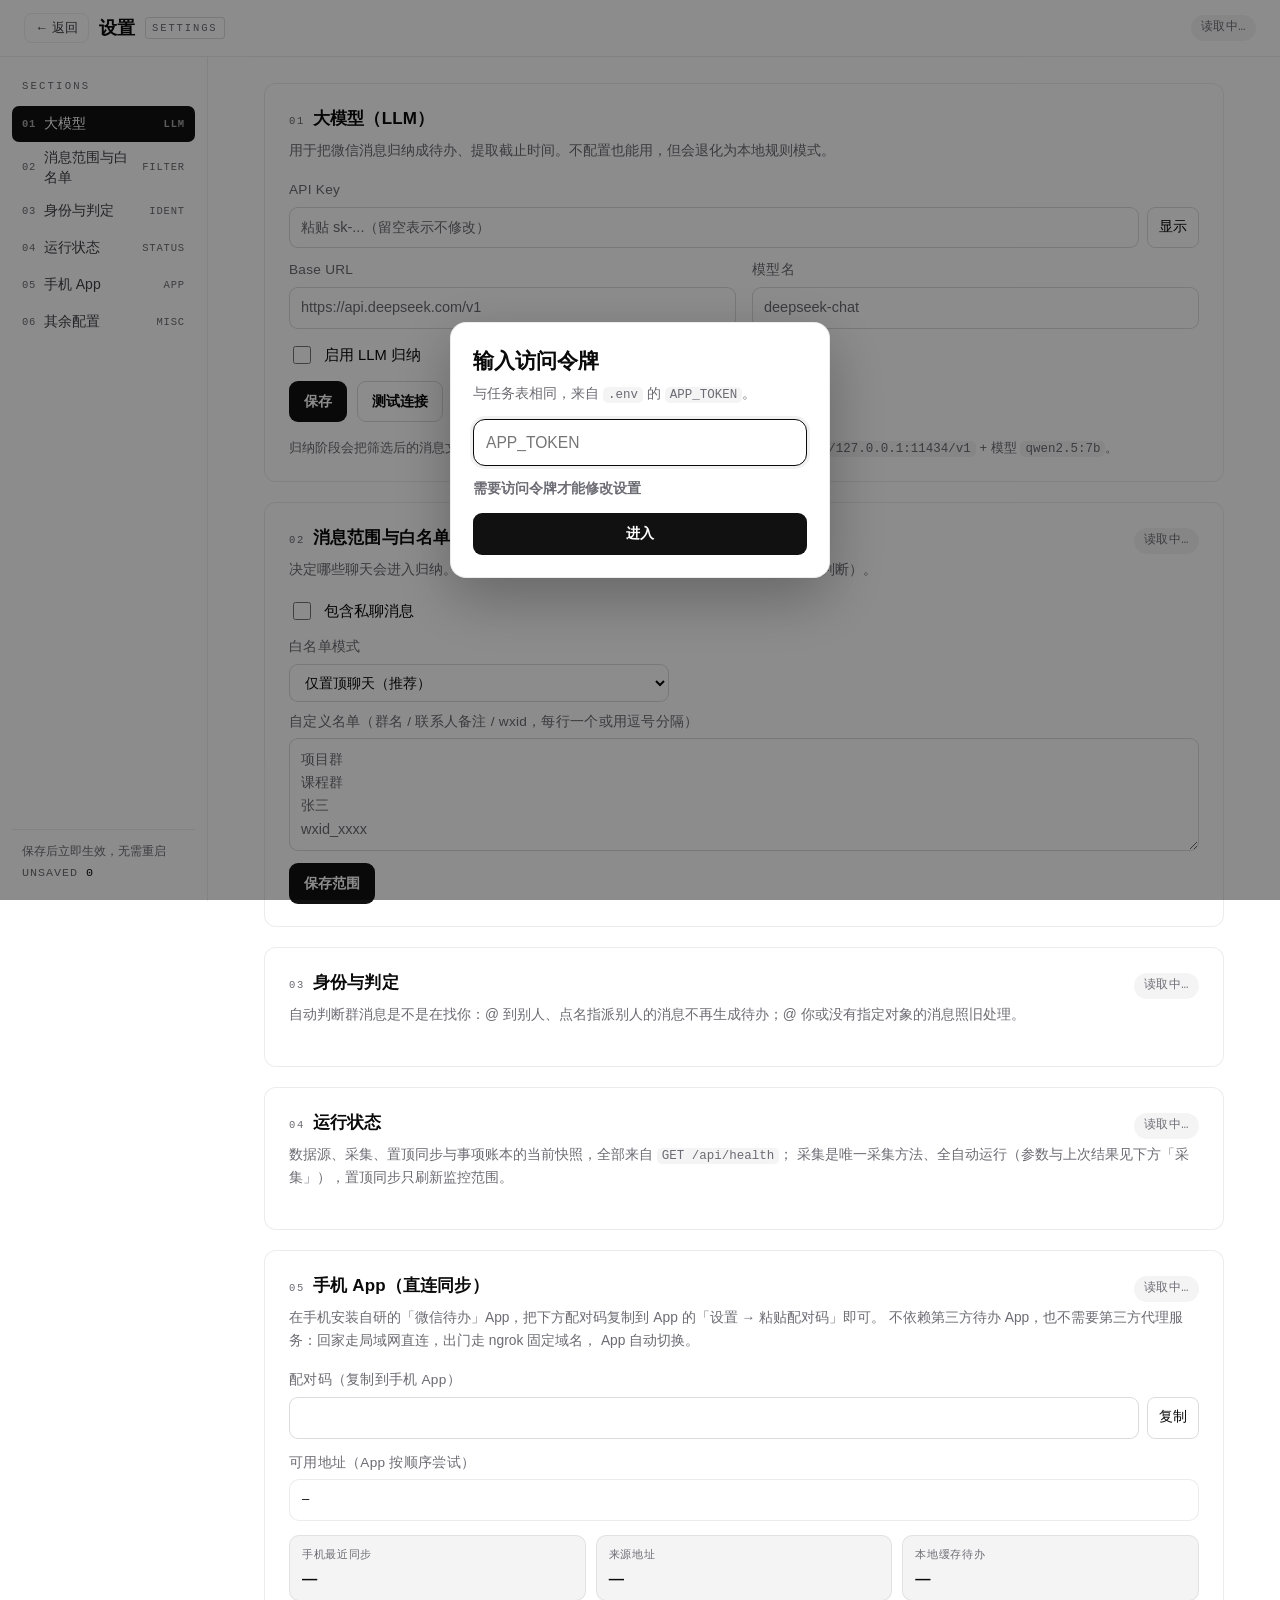
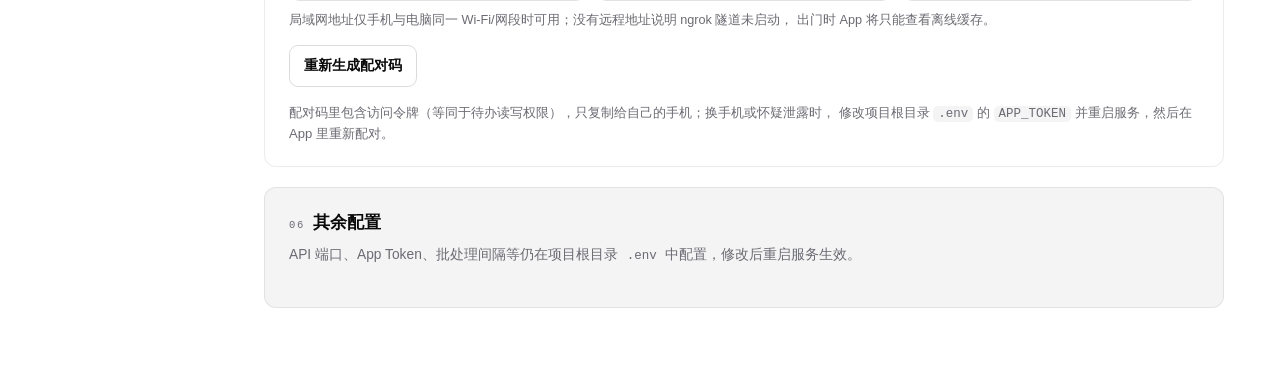
==== commit 8539b0c8: "feat: 采集改为 localId 游标轮询，移除 WeFlow 数据源（v0.2.0） - 采集：启动 8s 先采一轮，之后每 120s 按会话 localId 游标续采；周期深扫兜住晚到消息，r" ====
--- a/web/settings.html
+++ b/web/settings.html
@@ -8,7 +8,7 @@
   <title>设置 · 微信待办</title>
   <link rel="icon" href="./icons/icon-192.png">
   <link rel="stylesheet" href="./styles.css">
-  <link rel="stylesheet" href="./settings.css?v=20261029-1">
+  <link rel="stylesheet" href="./settings.css?v=20261031-1">
 </head>
 <body class="settings-page">
   <header class="settings-header">
@@ -315,8 +315,8 @@
             <span id="statusPill" class="status-pill status-pill--muted">读取中…</span>
           </div>
           <p class="card-desc">
-            数据源、补采、置顶同步与事项账本的当前快照，全部来自 <code>GET /api/health</code>；
-            补采为全自动运行（参数与上次结果见下方「补采」），置顶同步只刷新监控范围。
+            数据源、采集、置顶同步与事项账本的当前快照，全部来自 <code>GET /api/health</code>；
+            采集是唯一采集方法、全自动运行（参数与上次结果见下方「采集」），置顶同步只刷新监控范围。
           </p>
 
           <div id="statusError" class="identity-error" hidden>
@@ -339,8 +339,8 @@
                   <strong id="statusSourceConnected">—</strong>
                 </div>
                 <div class="caldav-meta-item">
-                  <span>实时流</span>
-                  <strong id="statusStreams">—</strong>
+                  <span>上次采集</span>
+                  <strong id="statusLastCollect">—</strong>
                 </div>
                 <div class="caldav-meta-item">
                   <span>最近消息</span>
@@ -352,7 +352,7 @@
 
             <div class="identity-subsection">
               <div class="identity-subhead">
-                <h3 class="identity-subtitle">补采</h3>
+                <h3 class="identity-subtitle">采集</h3>
                 <span id="statusCatchupHint" class="key-hint"></span>
               </div>
               <div class="caldav-meta status-grid">
@@ -389,15 +389,50 @@
                   <strong id="statusCatchupBackfill">—</strong>
                 </div>
                 <div class="caldav-meta-item">
+                  <span>晚到消息深扫</span>
+                  <strong id="statusDeepScan">—</strong>
+                </div>
+                <div class="caldav-meta-item">
                   <span>会话水位</span>
                   <strong id="statusCatchupWatermarks">—</strong>
                 </div>
-              </div>
-              <p id="statusCatchupLast" class="hint-line">上次补采：尚未执行</p>
+                <div class="caldav-meta-item">
+                  <span>localId 游标</span>
+                  <strong id="statusCursorSessions">—</strong>
+                </div>
+                <div class="caldav-meta-item">
+                  <span>待处理消息</span>
+                  <strong id="statusCollectPendingMessages">—</strong>
+                </div>
+                <div class="caldav-meta-item">
+                  <span>待处理会话</span>
+                  <strong id="statusCollectPendingSessions">—</strong>
+                </div>
+                <div class="caldav-meta-item">
+                  <span>重试上限</span>
+                  <strong id="statusMaxAttempts">—</strong>
+                </div>
+                <div class="caldav-meta-item">
+                  <span>失败队列</span>
+                  <strong id="statusFailedMessages">—</strong>
+                </div>
+                <div class="caldav-meta-item">
+                  <span>失败会话</span>
+                  <strong id="statusFailedSessions">—</strong>
+                </div>
+              </div>
+              <p id="statusCatchupLast" class="hint-line">上次采集：尚未执行</p>
               <p class="hint-line">
-                补采全自动运行：启动 8 秒后先按水位补一次，之后每轮按会话水位续补；
-                读取失败或积压超限的会话保留水位，下一轮自动重试，无需手动触发。
+                采集全自动运行：启动 8 秒后先按 localId 游标采集一次，之后每轮按游标续采
+                （首次建立游标时按时间水位回看，能兜住「写入晚、业务时间旧」的晚到消息）；
+                每轮拿到消息后按会话一次处理，同轮新建的待办合并成一条推送；
+                单条消息处理失败最多重试「重试上限」次，超限进入失败队列并告警，
+                不再阻塞同一会话的后续消息。
               </p>
+              <div class="form-actions">
+                <button type="button" id="retryFailedBtn" class="btn-secondary">重试失败队列</button>
+              </div>
+              <p id="retryFailedResult" class="test-result" hidden></p>
             </div>
 
             <div class="identity-subsection">
@@ -435,11 +470,11 @@
                   <strong id="statusEventsOpen">—</strong>
                 </div>
                 <div class="caldav-meta-item">
-                  <span>缓冲会话</span>
+                  <span>待处理会话</span>
                   <strong id="statusBufferedSessions">—</strong>
                 </div>
                 <div class="caldav-meta-item">
-                  <span>缓冲消息</span>
+                  <span>待处理消息</span>
                   <strong id="statusBufferedMessages">—</strong>
                 </div>
               </div>
@@ -459,15 +494,11 @@
                   <span>待办</span>
                   <strong id="statusTasksPending">—</strong>
                 </div>
-                <div class="caldav-meta-item">
-                  <span>仅新消息</span>
-                  <strong id="statusOnlyNew">—</strong>
-                </div>
               </div>
             </div>
 
             <div class="status-foot">
-              <p class="hint-line">数字为服务端最近一次统计，点「刷新状态」重新读取；补采为全自动运行，明细见「补采」。</p>
+              <p class="hint-line">数字为服务端最近一次统计，点「刷新状态」重新读取；采集为全自动运行，明细见「采集」。</p>
               <div class="form-actions">
                 <button type="button" id="statusRefreshBtn" class="btn-ghost">刷新状态</button>
               </div>
@@ -563,6 +594,6 @@
   </div>
 
   <div id="toast" class="toast" hidden></div>
-  <script src="./settings.js?v=20261029-1" defer></script>
+  <script src="./settings.js?v=20261031-2" defer></script>
 </body>
 </html>
--- a/web/settings.css
+++ b/web/settings.css
@@ -1589,7 +1589,7 @@
 }
 
 /* ============================================================
-   运行状态（batch 4）：数据源 / 补采 / 置顶 / 事项账本 / 概况
+   运行状态（batch 4）：数据源 / 采集 / 置顶 / 事项账本 / 概况
    数据全部来自 GET /api/health；沿用 .caldav-meta / .identity-subsection /
    .status-pill，保持白底黑白极简、零彩色。
    ============================================================ */
@@ -1601,7 +1601,7 @@
   border-top: 0;
 }
 
-/* 状态/补采网格比通用三栏更密：按可用宽度自动落 1~3 列，窄屏不溢出 */
+/* 状态/采集网格比通用三栏更密：按可用宽度自动落 1~3 列，窄屏不溢出 */
 .caldav-meta.status-grid {
   grid-template-columns: repeat(auto-fit, minmax(140px, 1fr));
 }
